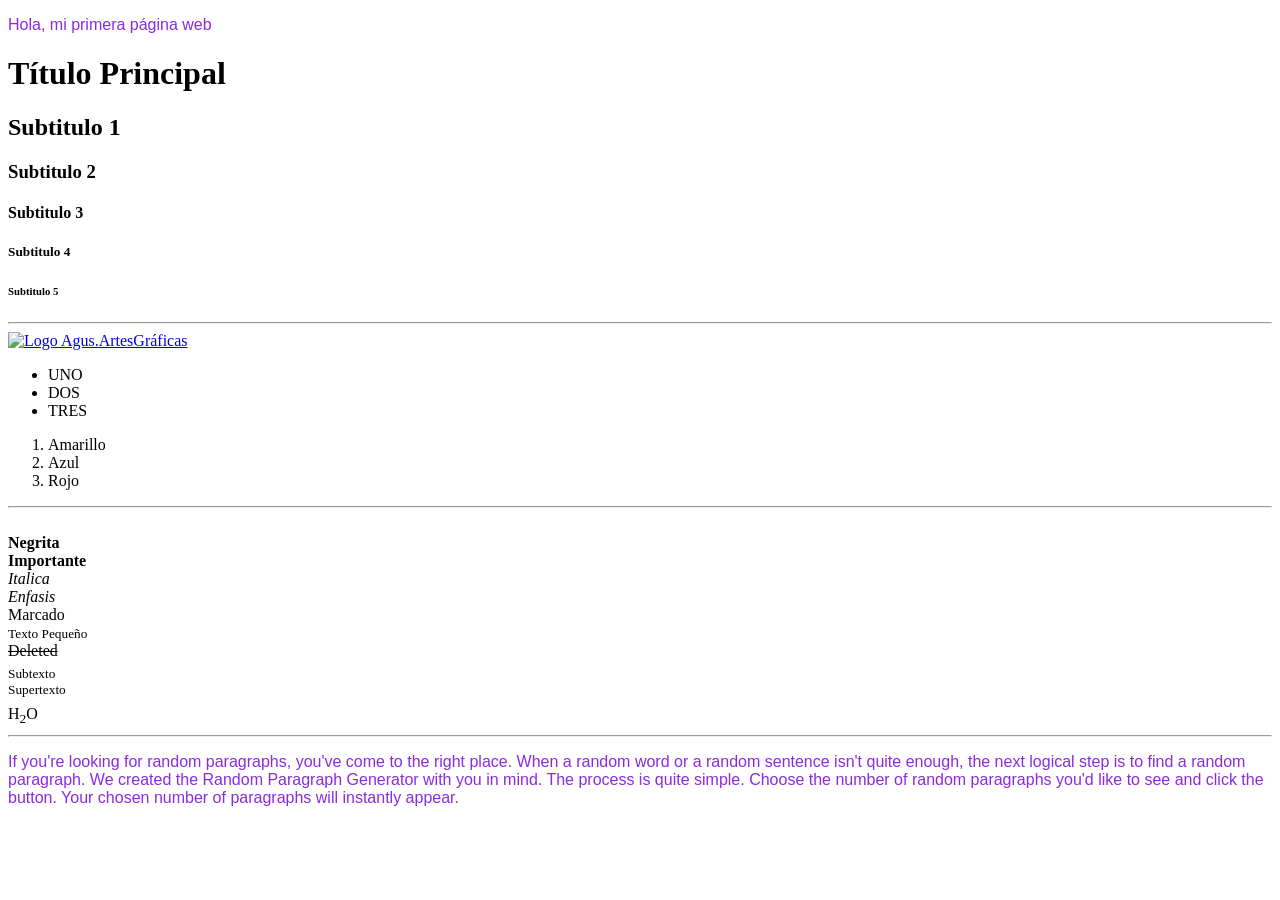
==== index.html @ d48157b7 "Add files via upload" ====
<!DOCTYPE html>
<html>
    <head>
        <title> Agus Rovayo Portafolio </title>
        <style>
            p {color: blueviolet; font-style: normal;font-family: 'Gill Sans', 'Gill Sans MT', Calibri, 'Trebuchet MS', sans-serif}
        </style>
    </head>
    <body>
        <p> Hola, mi primera página web </p>
        <h1> Título Principal</h1>
        <h2> Subtitulo 1</h2>
        <h3> Subtitulo 2</h3>
        <h4> Subtitulo 3</h4>
        <h5> Subtitulo 4</h5>
        <h6> Subtitulo 5</h6>
        <hr>
        <a href="https://www.google.com" target="blank"> 
            <img src="IMG/logoags.png" alt="Logo Agus.ArtesGráficas" width="80">
        </a>
        <ul>
            <li> UNO</li>
            <li> DOS</li>
            <li> TRES</li>
        </ul>
        <ol>
            <li> Amarillo</li>
            <li> Azul</li>
            <li> Rojo</li>
        </ol>
        <hr>
        <br>
        <b>Negrita</b>
        <br>
        <strong>Importante</strong>
        <br>
        <i>Italica</i>
        <br>
        <em>Enfasis</em>
        <br>
        <marked>Marcado</marked>
        <br>
        <small>Texto Pequeño</small>
        <br>
        <del>Deleted</del>
        <br>
        <sub>Subtexto</sub>
        <br>
        <sup>Supertexto</sup>
        <br>
        H<sub>2</sub>O

        <hr>
        <p style="color:blueviolet; font-style: normal; font-family: 'Gill Sans', 'Gill Sans MT', Calibri, 'Trebuchet MS', sans-serif;">If you're looking for random paragraphs, you've come to the right place. When a random word or a random sentence isn't quite enough, the next logical step is to find a random paragraph. We created the Random Paragraph Generator with you in mind. The process is quite simple. Choose the number of random paragraphs you'd like to see and click the button. Your chosen number of paragraphs will instantly appear.</p>
    </body>
</html>
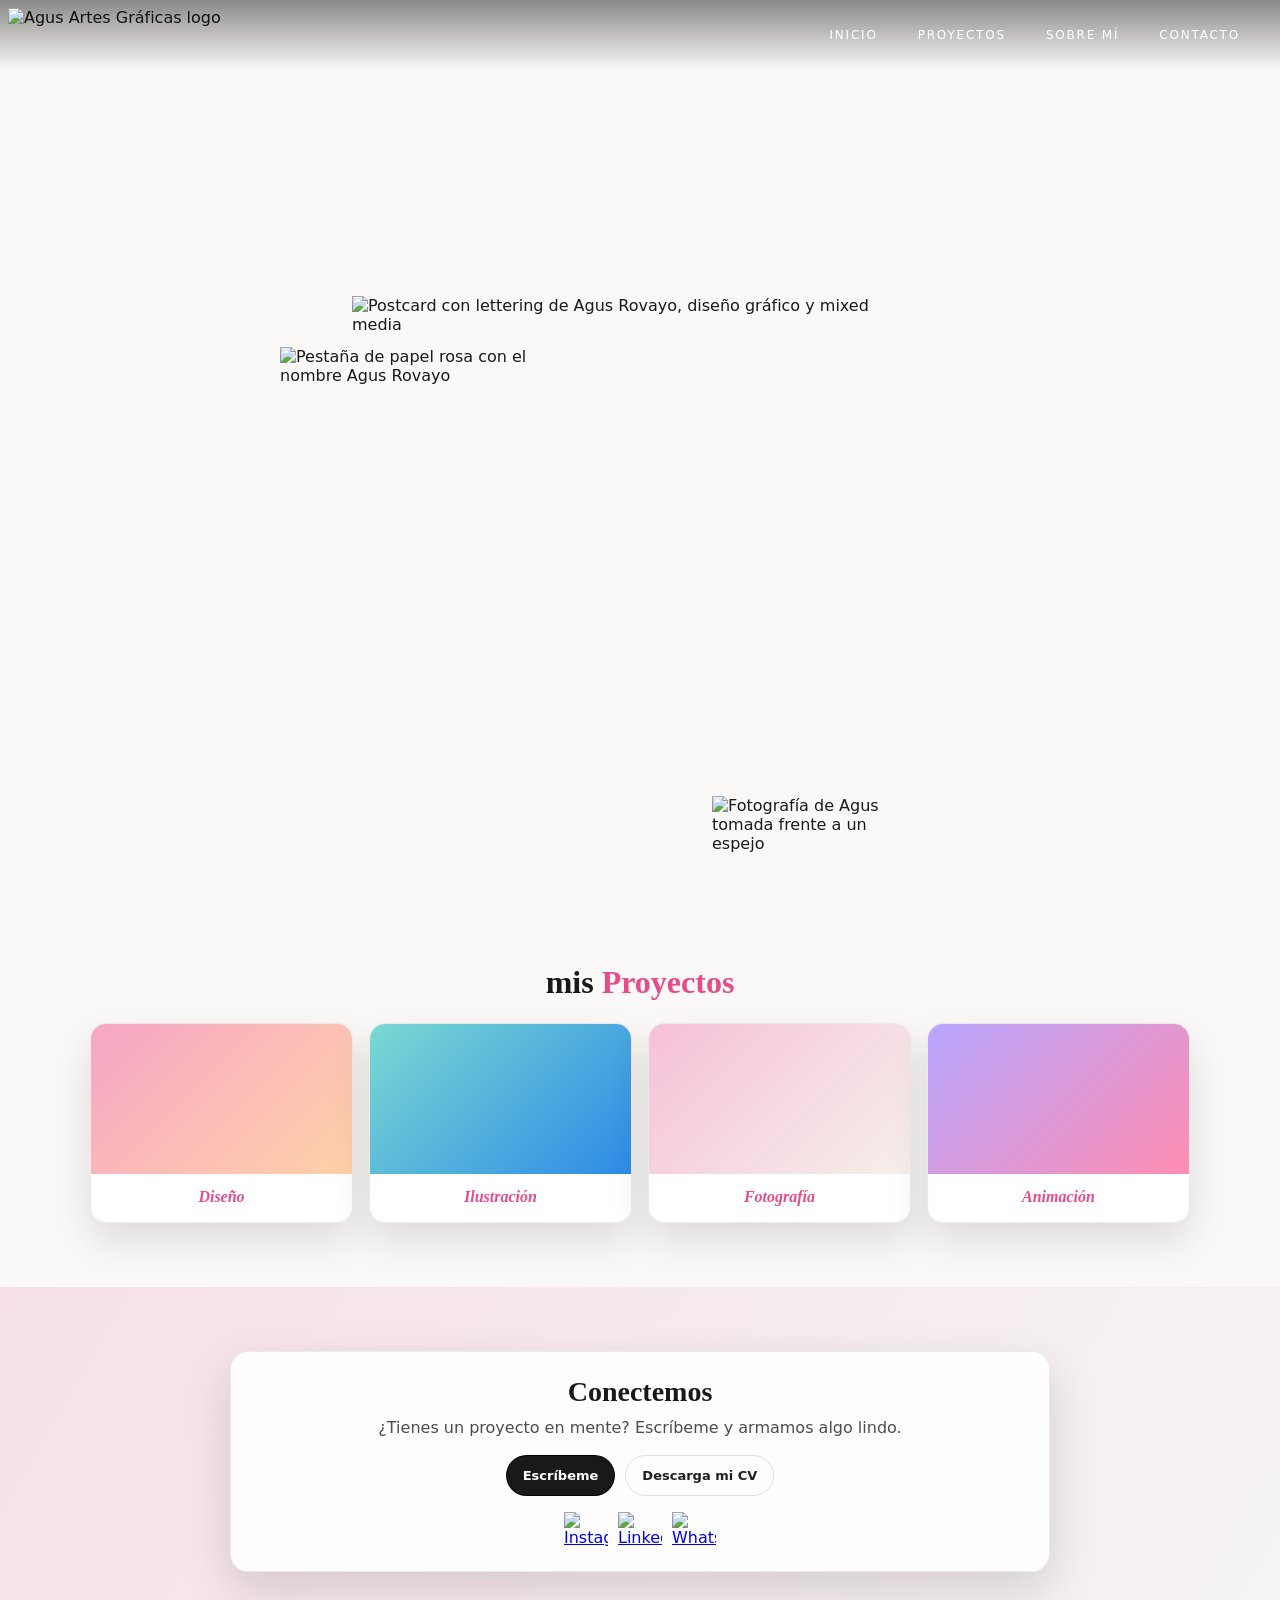
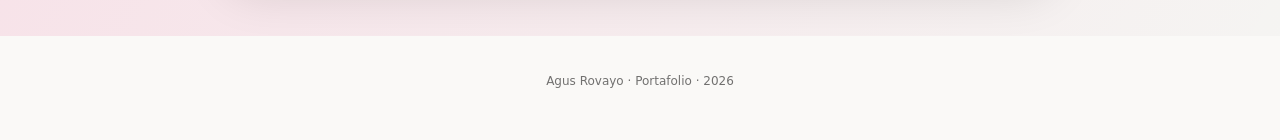
==== commit 67d5c283: "Add files via upload" ====
--- a/index.html
+++ b/index.html
@@ -1,56 +1,117 @@
 <!DOCTYPE html>
-<html>
+<html lang="es">
     <head>
-        <title> Agus Rovayo Portafolio </title>
-        <style>
-            p {color: blueviolet; font-style: normal;font-family: 'Gill Sans', 'Gill Sans MT', Calibri, 'Trebuchet MS', sans-serif}
-        </style>
+        <meta charset="UTF-8">
+        <title>Inicio | Agus Artes Gráficas</title>
+        <link rel="stylesheet" href="styles.css">
     </head>
-    <body>
-        <p> Hola, mi primera página web </p>
-        <h1> Título Principal</h1>
-        <h2> Subtitulo 1</h2>
-        <h3> Subtitulo 2</h3>
-        <h4> Subtitulo 3</h4>
-        <h5> Subtitulo 4</h5>
-        <h6> Subtitulo 5</h6>
-        <hr>
-        <a href="https://www.google.com" target="blank"> 
-            <img src="IMG/logoags.png" alt="Logo Agus.ArtesGráficas" width="80">
-        </a>
-        <ul>
-            <li> UNO</li>
-            <li> DOS</li>
-            <li> TRES</li>
-        </ul>
-        <ol>
-            <li> Amarillo</li>
-            <li> Azul</li>
-            <li> Rojo</li>
-        </ol>
-        <hr>
-        <br>
-        <b>Negrita</b>
-        <br>
-        <strong>Importante</strong>
-        <br>
-        <i>Italica</i>
-        <br>
-        <em>Enfasis</em>
-        <br>
-        <marked>Marcado</marked>
-        <br>
-        <small>Texto Pequeño</small>
-        <br>
-        <del>Deleted</del>
-        <br>
-        <sub>Subtexto</sub>
-        <br>
-        <sup>Supertexto</sup>
-        <br>
-        H<sub>2</sub>O
+    <body class="page-inicio">
+        <header class="top-bar">
+            <div class="logo">
+              <img src="../IMG/logoags.png" alt="Agus Artes Gráficas logo">
+            </div>
+          
+            <nav class="main-nav">
+              <a href="index.html">INICIO</a>
+              <a href="proyectos.html">PROYECTOS</a>
+              <a href="sobremi.html">SOBRE MÍ</a>
+              <a href="contactoportafolio.html">CONTACTO</a>
+            </nav>
+          </header>
 
-        <hr>
-        <p style="color:blueviolet; font-style: normal; font-family: 'Gill Sans', 'Gill Sans MT', Calibri, 'Trebuchet MS', sans-serif;">If you're looking for random paragraphs, you've come to the right place. When a random word or a random sentence isn't quite enough, the next logical step is to find a random paragraph. We created the Random Paragraph Generator with you in mind. The process is quite simple. Choose the number of random paragraphs you'd like to see and click the button. Your chosen number of paragraphs will instantly appear.</p>
+          <main class="inicio" aria-label="Inicio">
+            <section class="hero" aria-label="Portada">
+              <div class="hero-bg" aria-hidden="true"></div>
+
+              <div class="hero-content">
+                <div class="hero-collage" aria-label="Collage de portada">
+                  <img
+                    class="hero-img hero-img--postcard"
+                    src="../IMG/postcard.png"
+                    alt="Postcard con lettering de Agus Rovayo, diseño gráfico y mixed media"
+                  >
+                  <img
+                    class="hero-img hero-img--mirror"
+                    src="../IMG/mirrorpicture.png"
+                    alt="Fotografía de Agus tomada frente a un espejo"
+                  >
+                  <img
+                    class="hero-img hero-img--papertab"
+                    src="../IMG/papertab.png"
+                    alt="Pestaña de papel rosa con el nombre Agus Rovayo"
+                  >
+                </div>
+              </div>
+            </section>
+
+            <section class="section" aria-label="Proyectos destacados">
+              <div class="section-inner">
+                <h2 class="section-title" id="proyectos">mis <span class="section-title__accent">Proyectos</span></h2>
+
+                <div class="project-grid">
+                  <a class="project-card" href="proyectos.html" aria-label="Diseño">
+                    <div class="project-thumb project-thumb--diseno" aria-hidden="true"></div>
+                    <div class="project-label">Diseño</div>
+                  </a>
+
+                  <a class="project-card" href="proyectos.html" aria-label="Ilustración">
+                    <div class="project-thumb project-thumb--ilustracion" aria-hidden="true"></div>
+                    <div class="project-label">Ilustración</div>
+                  </a>
+
+                  <a class="project-card" href="proyectos.html" aria-label="Fotografía">
+                    <div class="project-thumb project-thumb--foto" aria-hidden="true"></div>
+                    <div class="project-label">Fotografía</div>
+                  </a>
+
+                  <a class="project-card" href="proyectos.html" aria-label="Animación">
+                    <div class="project-thumb project-thumb--animacion" aria-hidden="true"></div>
+                    <div class="project-label">Animación</div>
+                  </a>
+                </div>
+              </div>
+            </section>
+
+            <section class="section section--connect" aria-label="Conectemos">
+              <div class="section-inner connect">
+                <div class="connect-card">
+                  <h2 class="connect-title">Conectemos</h2>
+                  <p class="connect-text">
+                    ¿Tienes un proyecto en mente? Escríbeme y armamos algo lindo.
+                  </p>
+
+                  <div class="connect-actions">
+                    <a class="btn btn--primary" href="contactoportafolio.html">Escríbeme</a>
+                    <a class="btn btn--ghost" href="#" aria-disabled="true">Descarga mi CV</a>
+                  </div>
+
+                  <div class="connect-socials" aria-label="Redes sociales">
+                    <a class="connect-socials__icon"
+                       href="https://www.instagram.com/agus.artesgraficas"
+                       target="_blank" rel="noopener noreferrer"
+                       aria-label="Instagram">
+                        <img src="../IMG/instagram.png" alt="Instagram">
+                    </a>
+                    <a class="connect-socials__icon"
+                       href="https://www.linkedin.com/in/agustina-rovayo/"
+                       target="_blank" rel="noopener noreferrer"
+                       aria-label="LinkedIn">
+                        <img src="../IMG/linkedin.png" alt="LinkedIn">
+                    </a>
+                    <a class="connect-socials__icon"
+                       href="https://wa.me/593989953180"
+                       target="_blank" rel="noopener noreferrer"
+                       aria-label="Whatsapp">
+                        <img src="../IMG/whatsapp.png" alt="Whatsapp">
+                    </a>
+                  </div>
+                </div>
+              </div>
+            </section>
+          </main>
+
+          <footer class="site-footer" aria-label="Pie de página">
+            <p>Agus Rovayo · Portafolio · 2026</p>
+          </footer>
     </body>
 </html>
--- a/styles.css
+++ b/styles.css
@@ -0,0 +1,1043 @@
+* {
+    box-sizing: border-box;
+}
+
+html,
+body {
+    height: 100%;
+}
+
+body {
+    margin: 0;
+    padding: 0;
+    min-height: 100vh;
+    font-family: Inter, system-ui, -apple-system, Segoe UI, Roboto, Arial, sans-serif;
+
+    padding-top: 70px; /* space for fixed top bar */
+}
+
+/* Contact page background only */
+body.page-contacto {
+    background-image: url('../IMG/fondocontacto.jpg');
+    background-size: cover;
+    background-attachment: fixed;
+    background-position: center;
+    background-repeat: no-repeat;
+}
+
+/* Index page look */
+body.page-inicio {
+    background: #faf9f7;
+    color: rgba(0, 0, 0, 0.9);
+    padding-top: 0; /* allow hero image to sit behind navbar */
+}
+
+/* Sobre mí page background */
+body.page-sobremi {
+    background: #faf9f7;
+    color: rgba(0, 0, 0, 0.9);
+    padding-top: 0;           /* let content sit under fixed header, we handle spacing in the section */
+}
+
+body.page-sobremi .logo img {
+    filter: brightness(0) saturate(100%) invert(48%) sepia(79%) saturate(1800%) hue-rotate(305deg) brightness(100%) contrast(95%);
+}
+
+/* Proyectos page - beige background, pink nav/logo */
+body.page-proyectos {
+    background: #f9f7f4;
+    color: rgba(0, 0, 0, 0.9);
+    padding-top: 0;
+}
+
+body.page-proyectos .top-bar {
+    background: linear-gradient(to bottom, rgba(0, 0, 0, 0.25), rgba(0, 0, 0, 0));
+}
+
+body.page-proyectos .main-nav a {
+    color: #FD408D;
+}
+
+body.page-proyectos .logo img {
+    filter: brightness(0) saturate(100%) invert(48%) sepia(79%) saturate(1800%) hue-rotate(305deg) brightness(100%) contrast(95%);
+}
+
+/* Projects section layout */
+.proyectos-main {
+    position: relative;
+    z-index: 1;
+    min-height: calc(100vh - 70px);
+    padding: 110px 24px 64px;
+}
+
+.proyectos-inner {
+    width: min(1120px, 94vw);
+    margin: 0 auto;
+}
+
+/* Decorative green stars */
+.proyectos-stars {
+    position: fixed;
+    inset: 0;
+    pointer-events: none;
+    z-index: 0;
+    overflow: hidden;
+}
+
+.proyectos-star {
+    position: absolute;
+    opacity: 0.85;
+    max-width: 380px;
+}
+
+.proyectos-star--tl {
+    top: -15%;
+    left: -12%;
+    transform: rotate(-15deg);
+}
+
+.proyectos-star--mr {
+    top: 35%;
+    right: -8%;
+    transform: rotate(25deg);
+}
+
+.proyectos-star--bl {
+    bottom: -12%;
+    left: -10%;
+    transform: rotate(-8deg);
+}
+
+/* Project block - modular, easy to duplicate */
+.proyecto {
+    margin-bottom: 80px;
+}
+
+.proyecto:last-child {
+    margin-bottom: 0;
+}
+
+.proyecto-titulo {
+    display: block;
+    max-width: 420px;
+    height: auto;
+    margin-bottom: 24px;
+}
+
+.proyecto-contenido {
+    display: flex;
+    flex-wrap: wrap;
+    gap: 32px;
+    align-items: flex-start;
+}
+
+.proyecto-contenido--centered {
+    flex-direction: column;
+    align-items: center;
+}
+
+.proyecto-descripcion {
+    flex: 1;
+    min-width: 260px;
+    max-width: 480px;
+    margin: 0;
+    font-size: 15px;
+    line-height: 1.6;
+    color: rgba(0, 0, 0, 0.78);
+}
+
+.proyecto-descripcion--small {
+    text-align: center;
+    max-width: 520px;
+    font-size: 14px;
+    color: rgba(0, 0, 0, 0.65);
+}
+
+.proyecto-imagenes {
+    display: flex;
+    flex-wrap: wrap;
+    gap: 20px;
+    align-items: flex-start;
+}
+
+.proyecto-imagenes img {
+    max-width: 100%;
+    height: auto;
+}
+
+.proyecto-imagenes .proyecto-img-destacada {
+    max-width: 400px;
+}
+
+.proyecto-imagenes-cluster {
+    display: flex;
+    flex-wrap: wrap;
+    gap: 12px;
+}
+
+.proyecto-imagenes-cluster img {
+    width: 120px;
+    height: 120px;
+    object-fit: cover;
+}
+
+.proyecto-graficas {
+    display: grid;
+    grid-template-columns: repeat(3, minmax(0, 1fr));
+    gap: 20px;
+    max-width: 900px;
+    margin-bottom: 20px;
+}
+
+.proyecto-graficas img {
+    width: 100%;
+    height: auto;
+}
+
+/* Alternate layout: image first, then text */
+.proyecto--reverse .proyecto-contenido {
+    flex-direction: row-reverse;
+}
+
+.proyecto--reverse .proyecto-descripcion {
+    text-align: right;
+}
+
+@media (max-width: 900px) {
+    .proyectos-star {
+        max-width: 240px;
+        opacity: 0.6;
+    }
+
+    .proyecto-contenido,
+    .proyecto--reverse .proyecto-contenido {
+        flex-direction: column;
+    }
+
+    .proyecto-descripcion,
+    .proyecto--reverse .proyecto-descripcion {
+        text-align: left;
+        max-width: 100%;
+    }
+
+    .proyecto-graficas {
+        grid-template-columns: repeat(2, minmax(0, 1fr));
+    }
+}
+
+@media (max-width: 520px) {
+    .proyecto-imagenes-cluster img {
+        width: 90px;
+        height: 90px;
+    }
+
+    .proyecto-graficas {
+        grid-template-columns: 1fr;
+    }
+}
+
+.inicio {
+    padding: 0;
+}
+
+.hero {
+    position: relative;
+    min-height: 100vh;
+    display: grid;
+    align-items: end;
+    overflow: hidden;
+}
+
+.hero-bg {
+    position: absolute;
+    inset: 0;
+    background-size: cover;
+    min-height: 100vh;
+    width: 100%;
+    background: url('../IMG/indexbackground.png') center top / cover no-repeat;
+}
+
+.hero-content {
+    position: relative;
+    width: min(1100px, 94vw);
+    margin: 0 auto;
+    padding: 48px 0 72px;
+    display: flex;
+    justify-content: center;
+    align-items: flex-end;
+}
+
+/* ------------------------- */
+/* Sobre mí / About section  */
+/* ------------------------- */
+
+.about {
+    min-height: calc(100vh - 70px); /* at least viewport height minus navbar */
+}
+
+.about-hero {
+    position: relative;        /* create stacking context above decorative star */
+    z-index: 1;
+    padding: 110px 24px 40px;  /* space for fixed header + visual breathing room */
+    display: flex;
+    align-items: center;
+    justify-content: center;
+}
+
+.about-inner {
+    width: min(1120px, 94vw);
+    margin: 0 auto;
+    display: grid;
+    grid-template-columns: minmax(0, 58%) minmax(0, 42%);
+    gap: 40px;
+    align-items: center;
+}
+
+.about-collage {
+    position: relative;
+    width: clamp(320px, 55vw, 640px); /* smoother scaling between desktop and tablet */
+    aspect-ratio: 16 / 10;
+    max-height: 520px;
+    z-index: 1;               /* collage sits below text but above background */
+    /*bottom: -8%;*/
+    /*left: -27%;*/
+}
+
+.about-img {
+    position: absolute;
+    display: block;
+    max-width: 100%;
+}
+
+.about-img--crayons {
+    width: 36%;
+    top: -14%;
+    left: -4%;
+}
+
+.about-img--star {
+    width: 500%;
+    top: -40%;
+    right: 0;    
+}
+
+.about-img--headphones {
+    width: 40%;
+    top: -8%;
+    right: 6%;
+    z-index: 1;
+}
+
+.about-img--laptop {
+    width: 78%;
+    left: 0;
+    bottom: -18%;                /* gentle overlap instead of large negative */
+    z-index: 1;
+}
+
+.about-img--sticker {
+    width: 25%;
+    bottom: -5%;              /* slightly overlaps laptop, not the text */
+    right: 12%;
+    z-index: 3;
+}
+
+.about-text {
+    position: relative;
+    max-width: 430px;
+    z-index: 2;               /* always render text above collage pieces */
+}
+
+/* Smooth transitions for responsive changes */
+.about-collage,
+.about-img,
+.about-text {
+    transition: all 0.3s ease-in-out;
+}
+
+.about-heading {
+    position: relative;
+    display: inline-block;
+    margin-top: 40px;
+    margin-bottom: 24px;
+}
+
+.about-heading-tape {
+    display: block;
+    width: min(280px, 70vw);
+}
+
+.about-title {
+    position: absolute;
+    inset: 0;
+    display: flex;
+    align-items: center;
+    justify-content: center;
+    text-align: center;
+    margin: 0;
+    padding: 0 12px;
+    font-size: clamp(22px, 3.2vw, 34px);
+    font-weight: 800;
+    font-family: helvetica neue;
+    color: #FD408D;                           
+}
+
+.about-copy {
+    font-size: 16px;
+    line-height: 1.6;
+    font-weight: 500;
+    color: #FD408D;                           
+}
+
+.about-copy p {
+    margin: 0 0 40px;
+}
+
+.about-copy p:last-child {
+    margin-bottom: 0;
+}
+
+/* Responsive layout para Sobre mí */
+@media (max-width: 900px) {
+    .about-inner {
+        grid-template-columns: minmax(0, 1fr);
+        gap: 32px;
+    }
+
+    .about-text {
+        max-width: 520px;
+        margin: 0 auto;
+        text-align: center;
+    }
+
+    .about-copy {
+        text-align: left;
+    }
+
+    .about-collage {
+        margin: 40px auto 0;     /* add breathing room below navbar and keep centered */
+    }
+
+    .about-img--laptop {
+        bottom: -1%;
+    }
+
+    .about-img--sticker {
+        bottom: -3%;
+    }
+
+}
+
+@media (max-width: 520px) {
+    .about-collage {
+        width: 80%;
+        aspect-ratio: 4 / 3;
+        margin: 40px auto 0;   /* keep collage centered and away from top-left edge */
+        top: 0;           /* prevent jump to upper-left */
+        left: 0;
+    }
+
+    .about-img--crayons {
+    
+        top: -10%;
+        left: 2%;
+    }
+
+    .about-img--headphones {
+       
+        top: 32%;
+        right: 10%;
+    }
+
+    .about-img--laptop {
+     
+        left: 4%;
+    }
+
+    .about-img--sticker {
+
+        right: 15%;
+        top: 60%;
+    }
+
+}
+
+.hero-collage {
+    position: relative;
+    width: min(900px, 94vw); /* scales down on smaller screens, keeps desktop layout up to 900px */
+    max-height: 560px;
+    aspect-ratio: 16 / 9;
+}
+
+.hero-img {
+    position: absolute;
+    display: block;
+}
+
+.hero-img--postcard {
+    width: 58%;
+    left: 18%;
+    top: -5%;
+}
+
+.hero-img--mirror {
+    width: 22%;
+    right: 20%;
+    bottom: -5%;
+}
+
+.hero-img--papertab {
+    width: 30%;
+    left: 10%;
+    top: 5%;
+}
+
+/* Navbar over hero on index: let sky show through */
+body.page-inicio .top-bar {
+    background: linear-gradient(
+        to bottom,
+        rgba(0, 0, 0, 0.45),
+        rgba(0, 0, 0, 0)
+    );
+}
+
+/* Responsive tweaks so collage stays centred on smaller screens */
+@media (max-width: 900px) {
+    .hero-content {
+        width: 110%;
+        min-height: 100vh; /* Ensures there is vertical space to center within */
+        margin: 0 auto;
+        display: flex; /* Ensure flex is active */
+        flex-direction: column; /* Stacks items if you have multiple */
+        justify-content: center; /* Centers vertically */
+        align-items: center; /* Centers horizontally */
+        padding: 48px 16px 40px;
+    }
+}
+
+.hero-card {
+    width: min(560px, 92vw);
+    border-radius: 18px;
+    background: rgba(255, 255, 255, 0.88);
+    backdrop-filter: blur(8px);
+    border: 1px solid rgba(0, 0, 0, 0.08);
+    box-shadow: 0 24px 70px rgba(0, 0, 0, 0.25);
+    padding: 22px 22px 20px;
+}
+
+.hero-kicker {
+    margin: 0 0 6px;
+    font-size: 12px;
+    letter-spacing: 0.15em;
+    text-transform: uppercase;
+    color: rgba(0, 0, 0, 0.55);
+}
+
+.hero-title {
+    margin: 0 0 8px;
+    font-size: clamp(28px, 4.6vw, 44px);
+    font-weight: 800;
+    font-family: helvetica neue;
+}
+
+.hero-subtitle {
+    margin: 0 0 18px;
+    color: rgba(0, 0, 0, 0.72);
+    font-size: 14px;
+}
+
+.hero-actions {
+    display: flex;
+    gap: 10px;
+    flex-wrap: wrap;
+}
+
+.btn {
+    display: inline-flex;
+    align-items: center;
+    justify-content: center;
+    border-radius: 999px;
+    padding: 12px 16px;
+    text-decoration: none;
+    font-weight: 700;
+    font-size: 13px;
+    border: 1px solid rgba(0, 0, 0, 0.12);
+    cursor: pointer;
+    user-select: none;
+}
+
+.btn--primary {
+    background: rgba(0, 0, 0, 0.9);
+    color: #ffffff;
+    border-color: rgba(0, 0, 0, 0.9);
+}
+
+.btn--primary:hover {
+    background: rgba(0, 0, 0, 0.96);
+}
+
+.btn--ghost {
+    background: transparent;
+    color: rgba(0, 0, 0, 0.88);
+}
+
+.btn--ghost:hover {
+    background: rgba(0, 0, 0, 0.05);
+}
+
+.section {
+    padding: 64px 24px;
+}
+
+.section-inner {
+    width: min(1100px, 94vw);
+    margin: 0 auto;
+}
+
+.section-title {
+    margin: 0 0 22px;
+    font-size: clamp(22px, 3.2vw, 32px);
+    font-weight: 800;
+    font-family: helvetica neue;
+    text-align: center;
+}
+
+.section-title__accent {
+    color: #e64c8a;
+}
+
+.project-grid {
+    display: grid;
+    grid-template-columns: repeat(4, minmax(0, 1fr));
+    gap: 16px;
+}
+
+.project-card {
+    text-decoration: none;
+    color: inherit;
+    border-radius: 16px;
+    background: rgba(255, 255, 255, 0.9);
+    border: 1px solid rgba(0, 0, 0, 0.08);
+    box-shadow: 0 18px 40px rgba(0, 0, 0, 0.12);
+    overflow: hidden;
+    transform: translateY(0);
+    transition: transform 160ms ease, box-shadow 160ms ease;
+}
+
+.project-card:hover {
+    transform: translateY(-3px);
+    box-shadow: 0 22px 55px rgba(0, 0, 0, 0.16);
+}
+
+.project-thumb {
+    height: 150px;
+    background: linear-gradient(135deg, rgba(0, 0, 0, 0.12), rgba(0, 0, 0, 0.02));
+}
+
+.project-thumb--diseno {
+    background: linear-gradient(135deg, #f6a6c6, #ffd1a8);
+}
+
+.project-thumb--ilustracion {
+    background: linear-gradient(135deg, #7bd9d2, #2e8ae6);
+}
+
+.project-thumb--foto {
+    background: linear-gradient(135deg, #f7c0d8, #f5f0ea);
+}
+
+.project-thumb--animacion {
+    background: linear-gradient(135deg, #b7a6ff, #ff8db2);
+}
+
+.project-label {
+    padding: 14px 16px 16px;
+    font-weight: 800;
+    font-family: helvetica neue;
+    color: #e64c8a;
+    font-style: italic;
+    text-align: center;
+}
+
+.section--connect {
+    background: linear-gradient(120deg, rgba(230, 76, 138, 0.14), rgba(0, 0, 0, 0.02));
+}
+
+.connect {
+    display: flex;
+    justify-content: center;
+}
+
+.connect-card {
+    width: min(820px, 94vw);
+    border-radius: 18px;
+    background: rgba(255, 255, 255, 0.9);
+    border: 1px solid rgba(0, 0, 0, 0.08);
+    box-shadow: 0 18px 50px rgba(0, 0, 0, 0.14);
+    padding: 24px;
+    text-align: center;
+}
+
+.connect-title {
+    margin: 0 0 10px;
+    font-size: 28px;
+    font-weight: 900;
+    font-family: helvetica neue;
+}
+
+.connect-text {
+    margin: 0 0 18px;
+    color: rgba(0, 0, 0, 0.7);
+}
+
+.connect-actions {
+    display: flex;
+    justify-content: center;
+    gap: 10px;
+    flex-wrap: wrap;
+    margin-bottom: 16px;
+}
+
+.connect-socials {
+    display: flex;
+    justify-content: center;
+    gap: 10px;
+}
+
+.connect-socials__icon {
+    display: inline-flex;
+    width: 44px;
+}
+
+.connect-socials__icon img {
+    width: 100%;
+    display: block;
+}
+
+.site-footer {
+    padding: 26px 24px 40px;
+    text-align: center;
+    color: rgba(0, 0, 0, 0.55);
+    font-size: 12px;
+}
+
+@media (max-width: 900px) {
+    .project-grid {
+        grid-template-columns: repeat(2, minmax(0, 1fr));
+    }
+}
+
+@media (max-width: 520px) {
+    .hero-content {
+        justify-content: center;
+        padding: 34px 0 52px;
+    }
+}
+
+/* Top navigation bar */
+.top-bar {
+    position: fixed;
+    top: 0;
+    left: 0;
+    right: 0;
+    height: 70px;
+    padding: 16px 40px 16px 0; /* keep menu position; logo controlled separately */
+    display: flex;
+    align-items: center;
+    justify-content: space-between;
+    background: linear-gradient(to bottom, rgba(0, 0, 0, 0.55), rgba(0, 0, 0, 0));
+    z-index: 1000;
+}
+
+.logo {
+    margin: 0;
+    padding-left: 8px; /* move logo closer/farther from left edge */
+    padding-right: 20px;
+    padding-top: 15px;
+}
+
+.logo img {
+    height: 70px;
+    display: block;
+}
+
+/* Menu */
+.main-nav {
+    display: flex;
+    gap: 40px;
+}
+
+.main-nav a {
+    color: #ffffff;
+    text-decoration: none;
+    font-size: 12px;
+    letter-spacing: 0.15em;
+    text-transform: uppercase;
+}
+
+.main-nav a:hover {
+    text-decoration: underline;
+}
+
+/* Contact layout (title + two overlapping windows) */
+.contacto {
+    min-height: calc(100vh - 70px);
+    padding: 40px 24px 64px;
+    display: flex;
+    align-items: center;
+    justify-content: center;
+}
+
+.contact-stage {
+    width: min(1100px, 94vw);
+    position: relative;
+    padding-top: 56px; /* space for title overlay */
+    transform: translateY(-220px); /* lift whole group to be more centered */
+}
+
+.contact-title {
+    position: absolute;
+    top: 0;
+    right: 0;
+    margin: 0;
+    color: #ffffff;
+    /* Never smaller than 32px, scales with width, max 54px */
+    font-size: clamp(32px, 4.6vw, 54px);
+    font-family: helvetica neue;
+    font-weight: 800;
+    text-shadow: 0 8px 24px rgba(0, 0, 0, 0.55);
+    padding-bottom: 20px;
+    max-width: 50%;
+    text-align: right;
+    z-index: 5; /* ensure it stays above the windows */
+}
+
+/* Success modal overlay */
+.custom-modal {
+    display: none; /* hidden by default, shown via JS */
+    position: fixed;
+    inset: 0; /* top: 0; right: 0; bottom: 0; left: 0; */
+    justify-content: center;
+    align-items: center;
+    background: rgba(0, 0, 0, 0.4);
+    z-index: 1500;
+}
+
+/* Modal window inside the overlay */
+.window--modal {
+    position: relative;
+    width: min(520px, 90vw);
+    height: auto;
+}
+
+.window--modal .window-body {
+    padding: 24px 24px 20px;
+    display: flex;
+    flex-direction: column;
+    gap: 16px;
+    justify-content: center;
+}
+
+.window--modal p {
+    margin: 0;
+    font-size: 14px;
+    color: rgba(0, 0, 0, 0.85);
+}
+
+.window--modal button {
+    align-self: flex-end;
+    border: none;
+    border-radius: 20px;
+    padding: 10px 18px;
+    background: rgba(0, 0, 0, 0.86);
+    color: #ffffff;
+    font-weight: 600;
+    cursor: pointer;
+}
+
+.window--modal button:hover {
+    background: rgba(0, 0, 0, 0.94);
+}
+
+.window {
+    position: absolute;
+    border-radius: 18px;
+    background: rgba(255, 255, 255, 0.96);
+    box-shadow: 0 24px 70px rgba(0, 0, 0, 0.35);
+    overflow: hidden;
+    border: 1px solid rgba(0, 0, 0, 0.1);
+}
+
+/* macOS-style top bar + dots */
+.window::before {
+    content: "";
+    display: block;
+    height: 44px;
+    background: rgba(245, 245, 245, 0.9);
+    border-bottom: 1px solid rgba(0, 0, 0, 0.08);
+}
+
+.window::after {
+    content: "";
+    position: absolute;
+    top: 14px;
+    left: 16px;
+    width: 60px;
+    height: 35px;
+    background:
+        radial-gradient(circle at 8px 7px, #ff5f57 6px, transparent 7px),
+        radial-gradient(circle at 29px 7px, #febc2e 6px, transparent 7px),
+        radial-gradient(circle at 50px 7px, #28c840 6px, transparent 7px);
+}
+
+.window-body {
+    height: calc(100% - 44px);
+}
+
+.window--photo {
+    left: 0;
+    top: 0;
+    width: min(520px, 48vw);
+    height: 470px;
+}
+
+.window--photo img {
+    width: 100%;
+    height: 100%;
+    object-fit: cover;
+    display: block;
+}
+
+.window--mail {
+    right: 0;
+    top: 90px;
+    width: min(680px, 60vw);
+    height: 430px;
+}
+
+.window--mail .window-body {
+    padding: 22px 26px 26px;
+    position: relative; /* so socials can attach to bottom-left */
+}
+
+.mail-form {
+    display: grid;
+    gap: 14px;
+}
+
+.mail-row {
+    display: grid;
+    grid-template-columns: 92px 1fr;
+    align-items: center;
+    gap: 12px;
+    padding-bottom: 10px;
+    border-bottom: 1px solid rgba(0, 0, 0, 0.08);
+}
+
+.mail-row label {
+    font-size: 12px;
+    color: rgba(0, 0, 0, 0.55);
+}
+
+.mail-row input,
+.mail-row textarea {
+    width: 100%;
+    border: none;
+    outline: none;
+    background: transparent;
+    font-size: 14px;
+    color: rgba(0, 0, 0, 0.85);
+    font-family: inherit;
+}
+
+.mail-row textarea {
+    resize: none;
+    min-height: 140px;
+}
+
+/* Make the big message box start at the very top-left of its area */
+.mail-row--message {
+    align-items: flex-start;
+}
+
+.mail-actions {
+    display: flex;
+    justify-content: flex-end;
+    margin-top: 10px;
+}
+
+.mail-socials {
+    position: absolute;
+    left: 26px;
+    bottom: 22px;
+    display: flex;
+    gap: 5px;
+}
+
+.mail-socials__icon {
+    display: inline-flex;
+    width: 50px;
+    padding-top: 20;
+}
+
+.mail-socials__icon img {
+    width: 100%;
+    object-fit:fill;
+    display: block;
+}
+
+.mail-actions button {
+    border: none;
+    border-radius: 20px;
+    padding: 12px 18px;
+    background: rgba(0, 0, 0, 0.86);
+    color: #ffffff;
+    font-weight: 700;
+    cursor: pointer;
+}
+
+.mail-actions button:hover {
+    background: rgba(0, 0, 0, 0.94);
+}
+
+/* Responsive: stack instead of overlap */
+@media (max-width: 750px) {
+    .contact-stage {
+        padding-top: 0;
+        transform: none;      /* stop shifting everything up on small screens */
+        margin-top: 24px;     /* small gap below the navbar */
+    }
+
+    .contact-title {
+        position: static;
+        margin: 0 auto 20px;   /* center the block itself */
+        text-align: center;    /* center the text */
+        max-width: 100%;       /* use full width so it's truly centered */
+        font-size: clamp(32px, 4.6vw, 54px);
+    }
+
+    /* Stack windows but keep them as positioned containers
+       so the colored dots stay pinned to the top bar */
+    .window {
+        position: relative;
+        width: 100% !important;
+        height: auto !important;
+        margin-bottom: 16px;
+    }
+
+    .window--photo,
+    .window--mail {
+        top: auto;
+        left: auto;
+        right: auto;
+    }
+
+    .window-body {
+        height: auto;
+    }
+
+    .window--photo img {
+        height: 260px;
+    }
+
+}
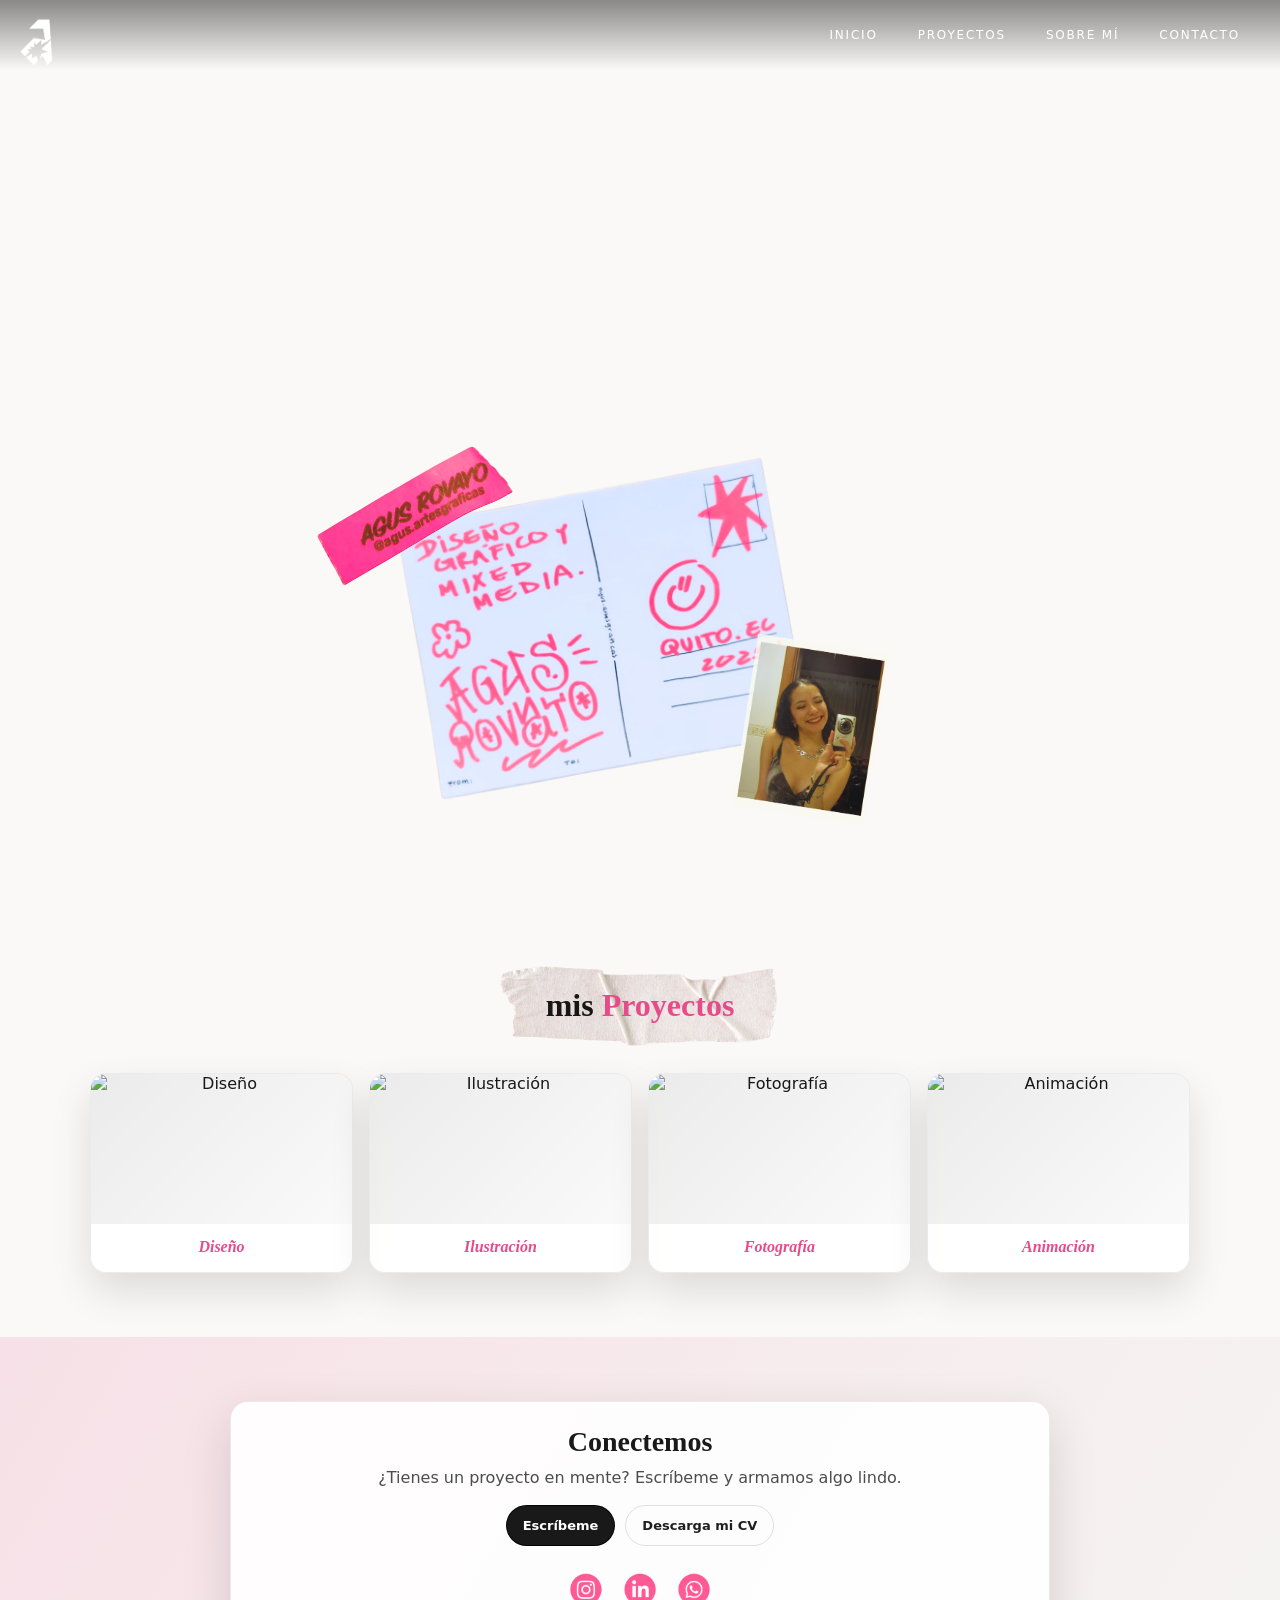
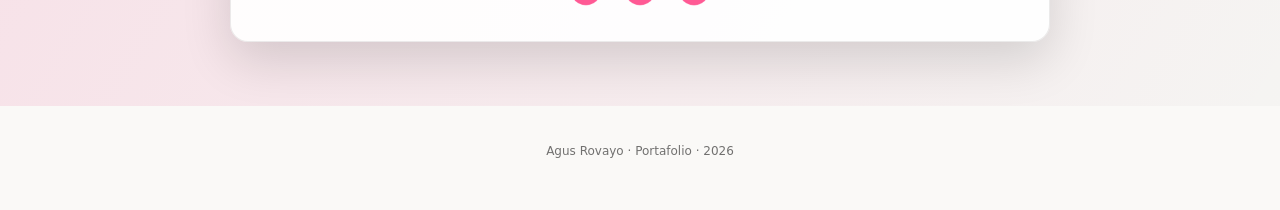
==== commit 28cf1e95: "Add files via upload" ====
--- a/index.html
+++ b/index.html
@@ -8,7 +8,7 @@
     <body class="page-inicio">
         <header class="top-bar">
             <div class="logo">
-              <img src="../IMG/logoags.png" alt="Agus Artes Gráficas logo">
+              <img src="logoags.png" alt="Agus Artes Gráficas logo">
             </div>
           
             <nav class="main-nav">
@@ -27,17 +27,17 @@
                 <div class="hero-collage" aria-label="Collage de portada">
                   <img
                     class="hero-img hero-img--postcard"
-                    src="../IMG/postcard.png"
+                    src="postcard.png"
                     alt="Postcard con lettering de Agus Rovayo, diseño gráfico y mixed media"
                   >
                   <img
                     class="hero-img hero-img--mirror"
-                    src="../IMG/mirrorpicture.png"
+                    src="mirrorpicture.png"
                     alt="Fotografía de Agus tomada frente a un espejo"
                   >
                   <img
                     class="hero-img hero-img--papertab"
-                    src="../IMG/papertab.png"
+                    src="papertab.png"
                     alt="Pestaña de papel rosa con el nombre Agus Rovayo"
                   >
                 </div>
@@ -46,26 +46,42 @@
 
             <section class="section" aria-label="Proyectos destacados">
               <div class="section-inner">
-                <h2 class="section-title" id="proyectos">mis <span class="section-title__accent">Proyectos</span></h2>
+                <div class="section-heading">
+                  <img
+                    class="section-heading-tape"
+                    src="scotch.png"
+                    alt=""
+                    aria-hidden="true"
+                  >
+                  <h2 class="section-title" id="proyectos">mis&nbsp;<span class="section-title__accent">Proyectos</span></h2>
+                </div>
 
                 <div class="project-grid">
                   <a class="project-card" href="proyectos.html" aria-label="Diseño">
-                    <div class="project-thumb project-thumb--diseno" aria-hidden="true"></div>
+                    <div class="project-thumb">
+                      <img src="diseño.jpg" alt="Diseño">
+                    </div>
                     <div class="project-label">Diseño</div>
                   </a>
 
                   <a class="project-card" href="proyectos.html" aria-label="Ilustración">
-                    <div class="project-thumb project-thumb--ilustracion" aria-hidden="true"></div>
+                    <div class="project-thumb">
+                      <img src="ilustracion.jpg" alt="Ilustración">
+                    </div>
                     <div class="project-label">Ilustración</div>
                   </a>
 
                   <a class="project-card" href="proyectos.html" aria-label="Fotografía">
-                    <div class="project-thumb project-thumb--foto" aria-hidden="true"></div>
+                    <div class="project-thumb">
+                      <img src="fotografia.JPG" alt="Fotografía">
+                    </div>
                     <div class="project-label">Fotografía</div>
                   </a>
 
                   <a class="project-card" href="proyectos.html" aria-label="Animación">
-                    <div class="project-thumb project-thumb--animacion" aria-hidden="true"></div>
+                    <div class="project-thumb">
+                      <img src="animacion.png" alt="Animación">
+                    </div>
                     <div class="project-label">Animación</div>
                   </a>
                 </div>
@@ -82,7 +98,7 @@
 
                   <div class="connect-actions">
                     <a class="btn btn--primary" href="contactoportafolio.html">Escríbeme</a>
-                    <a class="btn btn--ghost" href="#" aria-disabled="true">Descarga mi CV</a>
+                    <a class="btn btn--ghost" href="CVAgustinaRovayo(PRINCIPAL).pdf" target="_blank" rel="noopener noreferrer">Descarga mi CV</a>
                   </div>
 
                   <div class="connect-socials" aria-label="Redes sociales">
@@ -90,19 +106,19 @@
                        href="https://www.instagram.com/agus.artesgraficas"
                        target="_blank" rel="noopener noreferrer"
                        aria-label="Instagram">
-                        <img src="../IMG/instagram.png" alt="Instagram">
+                        <img src="instagram.png" alt="Instagram">
                     </a>
                     <a class="connect-socials__icon"
                        href="https://www.linkedin.com/in/agustina-rovayo/"
                        target="_blank" rel="noopener noreferrer"
                        aria-label="LinkedIn">
-                        <img src="../IMG/linkedin.png" alt="LinkedIn">
+                        <img src="linkedin.png" alt="LinkedIn">
                     </a>
                     <a class="connect-socials__icon"
                        href="https://wa.me/593989953180"
                        target="_blank" rel="noopener noreferrer"
                        aria-label="Whatsapp">
-                        <img src="../IMG/whatsapp.png" alt="Whatsapp">
+                        <img src="whatsapp.png" alt="Whatsapp">
                     </a>
                   </div>
                 </div>
--- a/styles.css
+++ b/styles.css
@@ -1,3 +1,19 @@
+/* ==========================================================================
+   STYLES.CSS - Portafolio Agus Artes Gráficas
+   ==========================================================================
+   Organization:
+   1. Base / Global
+   2. Page: INICIO (index.html)
+   3. Page: PROYECTOS (proyectos.html) - by project
+   4. Page: SOBRE MÍ (sobremi.html)
+   5. Page: CONTACTO (contactoportafolio.html)
+   6. Shared: Top bar, nav, buttons, footer
+   ========================================================================== */
+
+/* ==========================================================================
+   1. BASE / GLOBAL
+   ========================================================================== */
+
 * {
     box-sizing: border-box;
 }
@@ -12,38 +28,38 @@
     padding: 0;
     min-height: 100vh;
     font-family: Inter, system-ui, -apple-system, Segoe UI, Roboto, Arial, sans-serif;
-
     padding-top: 70px; /* space for fixed top bar */
 }
 
-/* Contact page background only */
+/* ----- Page-specific body backgrounds / nav ----- */
+/* Contact page - contactoportafolio.html */
 body.page-contacto {
-    background-image: url('../IMG/fondocontacto.jpg');
+    background-image: url('./fondocontacto.jpg');
     background-size: cover;
     background-attachment: fixed;
     background-position: center;
     background-repeat: no-repeat;
 }
 
-/* Index page look */
+/* Index page - index.html */
 body.page-inicio {
     background: #faf9f7;
     color: rgba(0, 0, 0, 0.9);
     padding-top: 0; /* allow hero image to sit behind navbar */
 }
 
-/* Sobre mí page background */
+/* Sobre mí page - sobremi.html */
 body.page-sobremi {
     background: #faf9f7;
     color: rgba(0, 0, 0, 0.9);
-    padding-top: 0;           /* let content sit under fixed header, we handle spacing in the section */
+    padding-top: 0;
 }
 
 body.page-sobremi .logo img {
     filter: brightness(0) saturate(100%) invert(48%) sepia(79%) saturate(1800%) hue-rotate(305deg) brightness(100%) contrast(95%);
 }
 
-/* Proyectos page - beige background, pink nav/logo */
+/* Proyectos page - proyectos.html */
 body.page-proyectos {
     background: #f9f7f4;
     color: rgba(0, 0, 0, 0.9);
@@ -62,179 +78,10 @@
     filter: brightness(0) saturate(100%) invert(48%) sepia(79%) saturate(1800%) hue-rotate(305deg) brightness(100%) contrast(95%);
 }
 
-/* Projects section layout */
-.proyectos-main {
-    position: relative;
-    z-index: 1;
-    min-height: calc(100vh - 70px);
-    padding: 110px 24px 64px;
-}
-
-.proyectos-inner {
-    width: min(1120px, 94vw);
-    margin: 0 auto;
-}
-
-/* Decorative green stars */
-.proyectos-stars {
-    position: fixed;
-    inset: 0;
-    pointer-events: none;
-    z-index: 0;
-    overflow: hidden;
-}
-
-.proyectos-star {
-    position: absolute;
-    opacity: 0.85;
-    max-width: 380px;
-}
-
-.proyectos-star--tl {
-    top: -15%;
-    left: -12%;
-    transform: rotate(-15deg);
-}
-
-.proyectos-star--mr {
-    top: 35%;
-    right: -8%;
-    transform: rotate(25deg);
-}
-
-.proyectos-star--bl {
-    bottom: -12%;
-    left: -10%;
-    transform: rotate(-8deg);
-}
-
-/* Project block - modular, easy to duplicate */
-.proyecto {
-    margin-bottom: 80px;
-}
-
-.proyecto:last-child {
-    margin-bottom: 0;
-}
-
-.proyecto-titulo {
-    display: block;
-    max-width: 420px;
-    height: auto;
-    margin-bottom: 24px;
-}
-
-.proyecto-contenido {
-    display: flex;
-    flex-wrap: wrap;
-    gap: 32px;
-    align-items: flex-start;
-}
-
-.proyecto-contenido--centered {
-    flex-direction: column;
-    align-items: center;
-}
-
-.proyecto-descripcion {
-    flex: 1;
-    min-width: 260px;
-    max-width: 480px;
-    margin: 0;
-    font-size: 15px;
-    line-height: 1.6;
-    color: rgba(0, 0, 0, 0.78);
-}
-
-.proyecto-descripcion--small {
-    text-align: center;
-    max-width: 520px;
-    font-size: 14px;
-    color: rgba(0, 0, 0, 0.65);
-}
-
-.proyecto-imagenes {
-    display: flex;
-    flex-wrap: wrap;
-    gap: 20px;
-    align-items: flex-start;
-}
-
-.proyecto-imagenes img {
-    max-width: 100%;
-    height: auto;
-}
-
-.proyecto-imagenes .proyecto-img-destacada {
-    max-width: 400px;
-}
-
-.proyecto-imagenes-cluster {
-    display: flex;
-    flex-wrap: wrap;
-    gap: 12px;
-}
-
-.proyecto-imagenes-cluster img {
-    width: 120px;
-    height: 120px;
-    object-fit: cover;
-}
-
-.proyecto-graficas {
-    display: grid;
-    grid-template-columns: repeat(3, minmax(0, 1fr));
-    gap: 20px;
-    max-width: 900px;
-    margin-bottom: 20px;
-}
-
-.proyecto-graficas img {
-    width: 100%;
-    height: auto;
-}
-
-/* Alternate layout: image first, then text */
-.proyecto--reverse .proyecto-contenido {
-    flex-direction: row-reverse;
-}
-
-.proyecto--reverse .proyecto-descripcion {
-    text-align: right;
-}
-
-@media (max-width: 900px) {
-    .proyectos-star {
-        max-width: 240px;
-        opacity: 0.6;
-    }
-
-    .proyecto-contenido,
-    .proyecto--reverse .proyecto-contenido {
-        flex-direction: column;
-    }
-
-    .proyecto-descripcion,
-    .proyecto--reverse .proyecto-descripcion {
-        text-align: left;
-        max-width: 100%;
-    }
-
-    .proyecto-graficas {
-        grid-template-columns: repeat(2, minmax(0, 1fr));
-    }
-}
-
-@media (max-width: 520px) {
-    .proyecto-imagenes-cluster img {
-        width: 90px;
-        height: 90px;
-    }
-
-    .proyecto-graficas {
-        grid-template-columns: 1fr;
-    }
-}
+
+/* ==========================================================================
+   2. PAGE: INICIO (index.html)
+   ========================================================================== */
 
 .inicio {
     padding: 0;
@@ -254,7 +101,7 @@
     background-size: cover;
     min-height: 100vh;
     width: 100%;
-    background: url('../IMG/indexbackground.png') center top / cover no-repeat;
+    background: url('./indexbackground.png') center top / cover no-repeat;
 }
 
 .hero-content {
@@ -267,18 +114,680 @@
     align-items: flex-end;
 }
 
-/* ------------------------- */
-/* Sobre mí / About section  */
-/* ------------------------- */
+.hero-collage {
+    position: relative;
+    width: min(900px, 94vw);
+    max-height: 560px;
+    aspect-ratio: 16 / 9;
+}
+
+.hero-img {
+    position: absolute;
+    display: block;
+}
+
+.hero-img--postcard {
+    width: 58%;
+    left: 18%;
+    top: -5%;
+}
+
+.hero-img--mirror {
+    width: 22%;
+    right: 20%;
+    bottom: -5%;
+}
+
+.hero-img--papertab {
+    width: 30%;
+    left: 10%;
+    top: 5%;
+}
+
+/* Navbar over hero on index */
+body.page-inicio .top-bar {
+    background: linear-gradient(
+        to bottom,
+        rgba(0, 0, 0, 0.45),
+        rgba(0, 0, 0, 0)
+    );
+}
+
+.hero-card {
+    width: min(560px, 92vw);
+    border-radius: 18px;
+    background: rgba(255, 255, 255, 0.88);
+    backdrop-filter: blur(8px);
+    border: 1px solid rgba(0, 0, 0, 0.08);
+    box-shadow: 0 24px 70px rgba(0, 0, 0, 0.25);
+    padding: 22px 22px 20px;
+}
+
+.hero-kicker {
+    margin: 0 0 6px;
+    font-size: 12px;
+    letter-spacing: 0.15em;
+    text-transform: uppercase;
+    color: rgba(0, 0, 0, 0.55);
+}
+
+.hero-title {
+    margin: 0 0 8px;
+    font-size: clamp(28px, 4.6vw, 44px);
+    font-weight: 800;
+    font-family: helvetica neue;
+}
+
+.hero-subtitle {
+    margin: 0 0 18px;
+    color: rgba(0, 0, 0, 0.72);
+    font-size: 14px;
+}
+
+.hero-actions {
+    display: flex;
+    gap: 10px;
+    flex-wrap: wrap;
+}
+
+/* Index: section with project grid & connect */
+.section {
+    padding: 64px 24px;
+}
+
+.section-inner {
+    width: min(1100px, 94vw);
+    margin: 0 auto;
+    text-align: center;
+}
+
+.section-heading {
+    position: relative;
+    display: inline-block;
+    margin: 0 auto 22px;
+}
+
+.section-heading-tape {
+    display: block;
+    width: min(280px, 70vw);
+}
+
+.section-heading .section-title {
+    position: absolute;
+    inset: 0;
+    display: flex;
+    align-items: center;
+    justify-content: center;
+    margin: 0;
+}
+
+.section-title {
+    margin: 0 0 22px;
+    font-size: clamp(22px, 3.2vw, 32px);
+    font-weight: 800;
+    font-family: helvetica neue;
+    text-align: center;
+}
+
+.section-title__accent {
+    color: #e64c8a;
+}
+
+.project-grid {
+    display: grid;
+    grid-template-columns: repeat(4, minmax(0, 1fr));
+    gap: 16px;
+}
+
+.project-card {
+    text-decoration: none;
+    color: inherit;
+    border-radius: 16px;
+    background: rgba(255, 255, 255, 0.9);
+    border: 1px solid rgba(0, 0, 0, 0.08);
+    box-shadow: 0 18px 40px rgba(0, 0, 0, 0.12);
+    overflow: hidden;
+    transform: translateY(0);
+    transition: transform 160ms ease, box-shadow 160ms ease;
+}
+
+.project-card:hover {
+    transform: translateY(-3px);
+    box-shadow: 0 22px 55px rgba(0, 0, 0, 0.16);
+}
+
+.project-thumb {
+    height: 150px;
+    overflow: hidden;
+    background: linear-gradient(135deg, rgba(0, 0, 0, 0.08), rgba(0, 0, 0, 0.02));
+}
+
+.project-thumb img {
+    width: 100%;
+    height: 100%;
+    object-fit: cover;
+    display: block;
+}
+
+.project-label {
+    padding: 14px 16px 16px;
+    font-weight: 800;
+    font-family: helvetica neue;
+    color: #e64c8a;
+    font-style: italic;
+    text-align: center;
+}
+
+.section--connect {
+    background: linear-gradient(120deg, rgba(230, 76, 138, 0.14), rgba(0, 0, 0, 0.02));
+}
+
+.connect {
+    display: flex;
+    justify-content: center;
+}
+
+.connect-card {
+    width: min(820px, 94vw);
+    border-radius: 18px;
+    background: rgba(255, 255, 255, 0.9);
+    border: 1px solid rgba(0, 0, 0, 0.08);
+    box-shadow: 0 18px 50px rgba(0, 0, 0, 0.14);
+    padding: 24px;
+    text-align: center;
+}
+
+.connect-title {
+    margin: 0 0 10px;
+    font-size: 28px;
+    font-weight: 900;
+    font-family: helvetica neue;
+}
+
+.connect-text {
+    margin: 0 0 18px;
+    color: rgba(0, 0, 0, 0.7);
+}
+
+.connect-actions {
+    display: flex;
+    justify-content: center;
+    gap: 10px;
+    flex-wrap: wrap;
+    margin-bottom: 16px;
+}
+
+.connect-socials {
+    display: flex;
+    justify-content: center;
+    gap: 10px;
+}
+
+.connect-socials__icon {
+    display: inline-flex;
+    width: 44px;
+}
+
+.connect-socials__icon img {
+    width: 100%;
+    display: block;
+}
+
+
+/* ==========================================================================
+   3. PAGE: PROYECTOS (proyectos.html)
+   ========================================================================== */
+
+/* ----- 3.1 Shared layout (all projects) ----- */
+.proyectos-main {
+    position: relative;
+    z-index: 1;
+    min-height: calc(100vh - 70px);
+    padding: 98px 24px 64px;
+}
+
+.proyectos-inner {
+    width: min(880px, 94vw);
+    margin: 0 auto;
+}
+
+.proyecto {
+    position: relative;
+    margin-bottom: 120px;
+    padding: 48px 40px 64px;
+    background: rgba(255, 255, 255, 0.85);
+    border-radius: 24px;
+    box-shadow: 0 4px 24px rgba(0, 0, 0, 0.06), 0 1px 3px rgba(0, 0, 0, 0.04);
+    border: 1px solid rgba(0, 0, 0, 0.06);
+}
+
+.proyecto:last-child {
+    margin-bottom: 0;
+}
+
+.proyecto-star {
+    position: absolute;
+    bottom: -8%;
+    max-width: 320px;
+    pointer-events: none;
+    z-index: 0;
+}
+
+.proyecto-star--left {
+    left: -12%;
+    transform: rotate(-8deg);
+}
+
+.proyecto-star--right {
+    right: -10%;
+    transform: rotate(25deg);
+}
+
+.proyecto-collage {
+    position: relative;
+    width: 100%;
+    aspect-ratio: 16 / 10;
+    z-index: 1;
+}
+
+.proyecto-collage > * {
+    position: absolute;
+}
+
+.proyecto-titulo {
+    display: block;
+    max-width: 38%;
+    height: auto;
+}
+
+.proyecto-descripcion {
+    margin: 0;
+    font-size: clamp(12px, 1.4vw, 15px);
+    line-height: 1.6;
+    color: rgba(0, 0, 0, 0.78);
+}
+
+.proyecto-descripcion--small {
+    font-size: clamp(11px, 1.2vw, 14px);
+    color: rgba(0, 0, 0, 0.65);
+}
+
+.proyecto-imagenes img {
+    max-width: 100%;
+    height: auto;
+    display: block;
+}
+
+.proyecto-imagenes-cluster {
+    display: grid;
+    grid-template-columns: repeat(3, 1fr);
+    gap: 4%;
+}
+
+.proyecto-imagenes-cluster img {
+    width: 100%;
+    height: auto;
+    object-fit: cover;
+    aspect-ratio: 1;
+}
+
+.proyecto-graficas {
+    display: grid;
+    grid-template-columns: repeat(3, 1fr);
+    gap: 3%;
+}
+
+.proyecto-graficas img {
+    width: 100%;
+    height: auto;
+    object-fit: cover;
+}
+
+.proyecto-collage-float {
+    position: relative;
+    margin: 0 auto;
+}
+
+.proyecto-collage-float .collage-img {
+    position: absolute;
+    display: block;
+    object-fit: contain;
+    height: auto;
+}
+
+.proyecto-header {
+    text-align: center;
+}
+
+.proyecto-header .proyecto-titulo {
+    display: block;
+    margin: 0 auto;
+    max-width: 50%;
+}
+
+.proyecto-header--left {
+    text-align: left;
+}
+
+.proyecto-header--left .proyecto-titulo {
+    margin: 0;
+}
+
+.proyecto-header--right {
+    text-align: right;
+}
+
+.proyecto-header--right .proyecto-titulo {
+    margin: 0 0 0 auto;
+}
+
+/* ----- 3.2 Project: STARBUCKS ----- */
+.proyecto-collage--starbucks {
+    aspect-ratio: auto;
+    display: flex;
+    flex-direction: column;
+    gap: 32px;
+}
+
+.proyecto-collage--starbucks > * {
+    position: static;
+}
+
+.proyecto-starbucks-header {
+    text-align: center;
+}
+
+.proyecto-collage--starbucks .proyecto-titulo {
+    display: block;
+    margin: -2% 4%;
+    max-width: 50%;
+}
+
+.proyecto-starbucks-mid {
+    display: grid;
+    grid-template-columns: 1fr 1.3fr;
+    gap: 32px;
+    align-items: start;
+}
+
+.proyecto-collage--starbucks .proyecto-descripcion {
+    margin: -10% 0 0 25%;
+    text-align: center;
+    padding-right: 0px;
+}
+
+.proyecto-starbucks-hero {
+    display: flex;
+    justify-content: flex-end;
+    align-items: flex-start;
+}
+
+.proyecto-starbucks-hero img {
+    max-width: 60%;
+    margin-top: -25%;
+    margin-right: 20%;
+    height: auto;
+    object-fit: contain;
+    display: block;
+}
+
+.proyecto-collage-float--starbucks {
+    width: 100%;
+    max-width: 540px;
+    min-height: 400px;
+}
+
+.proyecto-collage-float--starbucks .collage-img--1 { top: 65%; left: 35%; width: 25%; transform: rotate(-3deg); z-index: 2; }
+.proyecto-collage-float--starbucks .collage-img--2 { top: 65%; right: 14%; left: auto; width: 25%; transform: rotate(2deg); z-index: 1; }
+.proyecto-collage-float--starbucks .collage-img--3 { bottom: 0%; left: 5%; width: 15%; transform: rotate(-5deg); z-index: 2; }
+.proyecto-collage-float--starbucks .collage-img--4 { bottom: 2%; left: 15%; width: 12%; transform: rotate(3deg); z-index: 2; }
+.proyecto-collage-float--starbucks .collage-img--5 { top: 60%; left: 8%; width: 25%; transform: rotate(1deg); z-index: 1; }
+
+/* ----- 3.3 Project: LADY PINK ----- */
+.proyecto-collage--ladypink {
+    aspect-ratio: auto;
+    display: flex;
+    flex-direction: column;
+    gap: 28px;
+}
+
+.proyecto-collage--ladypink > * {
+    position: static;
+}
+
+.proyecto-ladypink-mid {
+    display: flex;
+    flex-direction: column;
+    align-items: center;
+    gap: 24px;
+    max-width: 540px;
+    margin: 0 auto;
+}
+
+.proyecto-ladypink-visual {
+    flex-shrink: 0;
+    width: 100%;
+    max-width: 380px;
+    display: flex;
+    justify-content: center;
+}
+
+.proyecto-ladypink-visual .proyecto-img-destacada {
+    max-width: 150%;
+    width: 150%;
+    height: auto;
+    display: block;
+    transform: rotate(4deg);
+}
+
+.proyecto-collage--ladypink .proyecto-descripcion {
+    margin: 0;
+    text-align: center;
+    max-width: 400px;
+    padding: 0 16px;
+}
+
+
+/* ----- 3.4 Project: REFRANES DE ECUADOR ----- */
+.proyecto-collage--refranes {
+    aspect-ratio: auto;
+    display: flex;
+    flex-direction: column;
+    gap: 24px;
+}
+
+.proyecto-collage--refranes > * {
+    position: static;
+}
+
+.proyecto-collage-float--refranes {
+    width: 100%;
+    max-width: 480px;
+    min-height: 320px;
+}
+
+.proyecto-collage-float--refranes .collage-img--1 { top: 30%; left: 2%; width: 28%; }
+.proyecto-collage-float--refranes .collage-img--2 { top: 30%; left: 36%; width: 28%; }
+.proyecto-collage-float--refranes .collage-img--3 { top: 30%; right: 2%; left: auto; width: 28%; }
+.proyecto-collage-float--refranes .collage-img--4 { bottom: 9%; left: 18%; width: 26%; }
+.proyecto-collage-float--refranes .collage-img--5 { bottom: 9%; left: 50%; width: 26%; }
+
+.proyecto-refranes-text {
+    text-align: center;
+    max-width: 520px;
+    margin: 0 auto;
+}
+
+.proyecto-collage--refranes .proyecto-titulo {
+    margin-top: -8%;
+}
+
+/* ----- 3.5 Project: DIABLADA DE PÍLLARO ----- */
+.proyecto-collage--diablada {
+    aspect-ratio: auto;
+    display: flex;
+    flex-direction: column;
+    gap: 28px;
+}
+
+.proyecto-collage--diablada .proyecto-titulo {
+    height: 20%;
+}
+
+.proyecto-collage--diablada > * {
+    position: static;
+}
+
+.proyecto-diablada-mid {
+    display: flex;
+    flex-direction: column;
+    align-items: center;
+    gap: 32px;
+}
+
+.proyecto-collage--diablada .proyecto-descripcion {
+    text-align: left;
+    max-width: 480px;
+    margin: 0 20% 0 60%;
+    order: 1;
+}
+
+.proyecto-diablada-mid .proyecto-collage-float {
+    order: 2;
+    margin-top: 24px;
+}
+
+.proyecto-collage-float--diablada {
+    width: 100%;
+    max-width: 520px;
+    min-height: 420px;
+}
+
+.proyecto-collage-float--diablada .collage-img--1 { top: -40%; left: -10%; width: 15%; transform: rotate(-4deg); z-index: 3; }
+.proyecto-collage-float--diablada .collage-img--2 { top: -85%; left: -2%; width: 40%; transform: rotate(2deg); z-index: 2; }
+.proyecto-collage-float--diablada .collage-img--3 { bottom: 20%; left: 55%; width: 55%; transform: rotate(10deg); z-index: 2; }
+.proyecto-collage-float--diablada .collage-img--4 { bottom: 0; right: -10%; left: auto; width: 35%; transform: rotate(4deg); z-index: 3; }
+
+/* ----- 3.6 Project: USFQ STICKERS ----- */
+.proyecto-collage--usfq {
+    aspect-ratio: auto;
+    display: flex;
+    flex-direction: column;
+    gap: 24px;
+}
+
+.proyecto-collage--usfq > * {
+    position: static;
+}
+
+.proyecto-collage--usfq .proyecto-header--left {
+    margin-bottom: 8px;
+}
+
+.proyecto-collage--usfq .proyecto-header--left .proyecto-titulo {
+    padding: 5px 16px;
+    max-width: none;
+    width: 45%;
+}
+
+.proyecto-usfq-mid {
+    display: flex;
+    flex-wrap: wrap;
+    justify-content: center;
+    align-items: flex-start;
+    gap: 28px;
+}
+
+.proyecto-usfq-mid .proyecto-collage-float {
+    flex: 0 0 auto;
+}
+
+.proyecto-collage--usfq .proyecto-descripcion {
+    flex: 1 1 280px;
+    max-width: 340px;
+    margin-left: 60%;
+    margin-top: -10%;
+    text-align: left;
+}
+
+.proyecto-collage-float--usfq {
+    width: 100%;
+    max-width: 460px;
+    min-height: 320px;
+}
+
+.proyecto-collage-float--usfq .collage-img--1 { bottom: 5%; left: -30%; width: 90%; transform: rotate(-8deg); z-index: 2; }
+.proyecto-collage-float--usfq .collage-img--3 { bottom: 80%; left: -10%; width: 70%; transform: rotate(2deg); z-index: 1; }
+.proyecto-collage-float--usfq .collage-img--4 { bottom: 30%; right: 20%; left: auto; width: 30%; z-index: 3; }
+
+/* ----- 3.7 Proyectos: Responsive ----- */
+@media (max-width: 900px) {
+    .proyecto {
+        margin-bottom: 80px;
+        padding: 28px 20px 40px;
+    }
+
+    .proyecto-star {
+        max-width: 240px;
+        opacity: 0.6;
+    }
+
+    .proyecto-starbucks-mid {
+        grid-template-columns: 1fr;
+        gap: 24px;
+    }
+
+    .proyecto-starbucks-hero {
+        justify-content: center;
+    }
+
+    .proyecto-starbucks-hero img {
+        max-width: 70%;
+    }
+
+    .proyecto-collage-float--starbucks {
+        min-height: 320px;
+    }
+
+    .proyecto-collage-float--refranes {
+        min-height: 280px;
+    }
+
+    .proyecto-collage-float--diablada {
+        min-height: 340px;
+    }
+
+    .proyecto-collage-float--usfq {
+        min-height: 260px;
+    }
+
+    .proyecto-ladypink-visual {
+        max-width: 280px;
+    }
+
+    .proyecto-collage--ladypink .proyecto-descripcion {
+        max-width: 100%;
+    }
+
+    .proyecto-usfq-mid {
+        flex-direction: column;
+        align-items: center;
+    }
+}
+
+
+/* ==========================================================================
+   4. PAGE: SOBRE MÍ (sobremi.html)
+   ========================================================================== */
 
 .about {
-    min-height: calc(100vh - 70px); /* at least viewport height minus navbar */
+    min-height: calc(100vh - 70px);
 }
 
 .about-hero {
-    position: relative;        /* create stacking context above decorative star */
+    position: relative;
     z-index: 1;
-    padding: 110px 24px 40px;  /* space for fixed header + visual breathing room */
+    padding: 110px 24px 40px;
     display: flex;
     align-items: center;
     justify-content: center;
@@ -295,12 +804,10 @@
 
 .about-collage {
     position: relative;
-    width: clamp(320px, 55vw, 640px); /* smoother scaling between desktop and tablet */
+    width: clamp(320px, 55vw, 640px);
     aspect-ratio: 16 / 10;
     max-height: 520px;
-    z-index: 1;               /* collage sits below text but above background */
-    /*bottom: -8%;*/
-    /*left: -27%;*/
+    z-index: 1;
 }
 
 .about-img {
@@ -318,7 +825,7 @@
 .about-img--star {
     width: 500%;
     top: -40%;
-    right: 0;    
+    right: 0;
 }
 
 .about-img--headphones {
@@ -331,13 +838,13 @@
 .about-img--laptop {
     width: 78%;
     left: 0;
-    bottom: -18%;                /* gentle overlap instead of large negative */
+    bottom: -18%;
     z-index: 1;
 }
 
 .about-img--sticker {
     width: 25%;
-    bottom: -5%;              /* slightly overlaps laptop, not the text */
+    bottom: -5%;
     right: 12%;
     z-index: 3;
 }
@@ -345,10 +852,9 @@
 .about-text {
     position: relative;
     max-width: 430px;
-    z-index: 2;               /* always render text above collage pieces */
-}
-
-/* Smooth transitions for responsive changes */
+    z-index: 2;
+}
+
 .about-collage,
 .about-img,
 .about-text {
@@ -379,14 +885,14 @@
     font-size: clamp(22px, 3.2vw, 34px);
     font-weight: 800;
     font-family: helvetica neue;
-    color: #FD408D;                           
+    color: #FD408D;
 }
 
 .about-copy {
     font-size: 16px;
     line-height: 1.6;
     font-weight: 500;
-    color: #FD408D;                           
+    color: #FD408D;
 }
 
 .about-copy p {
@@ -397,7 +903,6 @@
     margin-bottom: 0;
 }
 
-/* Responsive layout para Sobre mí */
 @media (max-width: 900px) {
     .about-inner {
         grid-template-columns: minmax(0, 1fr);
@@ -415,7 +920,7 @@
     }
 
     .about-collage {
-        margin: 40px auto 0;     /* add breathing room below navbar and keep centered */
+        margin: 40px auto 0;
     }
 
     .about-img--laptop {
@@ -425,131 +930,342 @@
     .about-img--sticker {
         bottom: -3%;
     }
-
 }
 
 @media (max-width: 520px) {
     .about-collage {
         width: 80%;
         aspect-ratio: 4 / 3;
-        margin: 40px auto 0;   /* keep collage centered and away from top-left edge */
-        top: 0;           /* prevent jump to upper-left */
+        margin: 40px auto 0;
+        top: 0;
         left: 0;
     }
 
     .about-img--crayons {
-    
         top: -10%;
         left: 2%;
     }
 
     .about-img--headphones {
-       
         top: 32%;
         right: 10%;
     }
 
     .about-img--laptop {
-     
         left: 4%;
     }
 
     .about-img--sticker {
-
         right: 15%;
         top: 60%;
     }
-
-}
-
-.hero-collage {
-    position: relative;
-    width: min(900px, 94vw); /* scales down on smaller screens, keeps desktop layout up to 900px */
-    max-height: 560px;
-    aspect-ratio: 16 / 9;
-}
-
-.hero-img {
+}
+
+
+/* ==========================================================================
+   5. PAGE: CONTACTO (contactoportafolio.html)
+   ========================================================================== */
+
+.contacto {
+    min-height: calc(100vh - 70px);
+    padding: 40px 24px 64px;
+    display: flex;
+    align-items: center;
+    justify-content: center;
+}
+
+.contact-stage {
+    width: min(1100px, 94vw);
+    position: relative;
+    padding-top: 56px;
+    transform: translateY(-220px);
+}
+
+.contact-title {
     position: absolute;
-    display: block;
-}
-
-.hero-img--postcard {
-    width: 58%;
-    left: 18%;
-    top: -5%;
-}
-
-.hero-img--mirror {
-    width: 22%;
-    right: 20%;
-    bottom: -5%;
-}
-
-.hero-img--papertab {
-    width: 30%;
-    left: 10%;
-    top: 5%;
-}
-
-/* Navbar over hero on index: let sky show through */
-body.page-inicio .top-bar {
-    background: linear-gradient(
-        to bottom,
-        rgba(0, 0, 0, 0.45),
-        rgba(0, 0, 0, 0)
-    );
-}
-
-/* Responsive tweaks so collage stays centred on smaller screens */
-@media (max-width: 900px) {
-    .hero-content {
-        width: 110%;
-        min-height: 100vh; /* Ensures there is vertical space to center within */
-        margin: 0 auto;
-        display: flex; /* Ensure flex is active */
-        flex-direction: column; /* Stacks items if you have multiple */
-        justify-content: center; /* Centers vertically */
-        align-items: center; /* Centers horizontally */
-        padding: 48px 16px 40px;
-    }
-}
-
-.hero-card {
-    width: min(560px, 92vw);
+    top: 0;
+    right: 0;
+    margin: 0;
+    color: #ffffff;
+    font-size: clamp(32px, 4.6vw, 54px);
+    font-family: helvetica neue;
+    font-weight: 800;
+    text-shadow: 0 8px 24px rgba(0, 0, 0, 0.55);
+    padding-bottom: 20px;
+    max-width: 50%;
+    text-align: right;
+    z-index: 5;
+}
+
+/* Success modal overlay */
+.custom-modal {
+    display: none;
+    position: fixed;
+    inset: 0;
+    justify-content: center;
+    align-items: center;
+    background: rgba(0, 0, 0, 0.4);
+    z-index: 1500;
+}
+
+.window--modal {
+    position: relative;
+    width: min(520px, 90vw);
+    height: auto;
+}
+
+.window--modal .window-body {
+    padding: 24px 24px 20px;
+    display: flex;
+    flex-direction: column;
+    gap: 16px;
+    justify-content: center;
+}
+
+.window--modal p {
+    margin: 0;
+    font-size: 14px;
+    color: rgba(0, 0, 0, 0.85);
+}
+
+.window--modal button {
+    align-self: flex-end;
+    border: none;
+    border-radius: 20px;
+    padding: 10px 18px;
+    background: rgba(0, 0, 0, 0.86);
+    color: #ffffff;
+    font-weight: 600;
+    cursor: pointer;
+}
+
+.window--modal button:hover {
+    background: rgba(0, 0, 0, 0.94);
+}
+
+.window {
+    position: absolute;
     border-radius: 18px;
-    background: rgba(255, 255, 255, 0.88);
-    backdrop-filter: blur(8px);
-    border: 1px solid rgba(0, 0, 0, 0.08);
-    box-shadow: 0 24px 70px rgba(0, 0, 0, 0.25);
-    padding: 22px 22px 20px;
-}
-
-.hero-kicker {
-    margin: 0 0 6px;
+    background: rgba(255, 255, 255, 0.96);
+    box-shadow: 0 24px 70px rgba(0, 0, 0, 0.35);
+    overflow: hidden;
+    border: 1px solid rgba(0, 0, 0, 0.1);
+}
+
+.window::before {
+    content: "";
+    display: block;
+    height: 44px;
+    background: rgba(245, 245, 245, 0.9);
+    border-bottom: 1px solid rgba(0, 0, 0, 0.08);
+}
+
+.window::after {
+    content: "";
+    position: absolute;
+    top: 14px;
+    left: 16px;
+    width: 60px;
+    height: 35px;
+    background:
+        radial-gradient(circle at 8px 7px, #ff5f57 6px, transparent 7px),
+        radial-gradient(circle at 29px 7px, #febc2e 6px, transparent 7px),
+        radial-gradient(circle at 50px 7px, #28c840 6px, transparent 7px);
+}
+
+.window-body {
+    height: calc(100% - 44px);
+}
+
+.window--photo {
+    left: 0;
+    top: 0;
+    width: min(520px, 48vw);
+    height: 470px;
+}
+
+.window--photo img {
+    width: 100%;
+    height: 100%;
+    object-fit: cover;
+    display: block;
+}
+
+.window--mail {
+    right: 0;
+    top: 90px;
+    width: min(680px, 60vw);
+    height: 430px;
+}
+
+.window--mail .window-body {
+    padding: 22px 26px 26px;
+    position: relative;
+}
+
+.mail-form {
+    display: grid;
+    gap: 14px;
+}
+
+.mail-row {
+    display: grid;
+    grid-template-columns: 92px 1fr;
+    align-items: center;
+    gap: 12px;
+    padding-bottom: 10px;
+    border-bottom: 1px solid rgba(0, 0, 0, 0.08);
+}
+
+.mail-row label {
+    font-size: 12px;
+    color: rgba(0, 0, 0, 0.55);
+}
+
+.mail-row input,
+.mail-row textarea {
+    width: 100%;
+    border: none;
+    outline: none;
+    background: transparent;
+    font-size: 14px;
+    color: rgba(0, 0, 0, 0.85);
+    font-family: inherit;
+}
+
+.mail-row textarea {
+    resize: none;
+    min-height: 140px;
+}
+
+.mail-row--message {
+    align-items: flex-start;
+}
+
+.mail-actions {
+    display: flex;
+    justify-content: flex-end;
+    margin-top: 10px;
+}
+
+.mail-socials {
+    position: absolute;
+    left: 26px;
+    bottom: 22px;
+    display: flex;
+    gap: 5px;
+}
+
+.mail-socials__icon {
+    display: inline-flex;
+    width: 50px;
+    padding-top: 20;
+}
+
+.mail-socials__icon img {
+    width: 100%;
+    object-fit: fill;
+    display: block;
+}
+
+.mail-actions button {
+    border: none;
+    border-radius: 20px;
+    padding: 12px 18px;
+    background: rgba(0, 0, 0, 0.86);
+    color: #ffffff;
+    font-weight: 700;
+    cursor: pointer;
+}
+
+.mail-actions button:hover {
+    background: rgba(0, 0, 0, 0.94);
+}
+
+@media (max-width: 750px) {
+    .contact-stage {
+        padding-top: 0;
+        transform: none;
+        margin-top: 24px;
+    }
+
+    .contact-title {
+        position: static;
+        margin: 0 auto 20px;
+        text-align: center;
+        max-width: 100%;
+        font-size: clamp(32px, 4.6vw, 54px);
+    }
+
+    .window {
+        position: relative;
+        width: 100% !important;
+        height: auto !important;
+        margin-bottom: 16px;
+    }
+
+    .window--photo,
+    .window--mail {
+        top: auto;
+        left: auto;
+        right: auto;
+    }
+
+    .window-body {
+        height: auto;
+    }
+
+    .window--photo img {
+        height: 260px;
+    }
+}
+
+
+/* ==========================================================================
+   6. SHARED: Top bar, nav, buttons, footer
+   ========================================================================== */
+
+.top-bar {
+    position: fixed;
+    top: 0;
+    left: 0;
+    right: 0;
+    height: 70px;
+    padding: 16px 40px 16px 0;
+    display: flex;
+    align-items: center;
+    justify-content: space-between;
+    background: linear-gradient(to bottom, rgba(0, 0, 0, 0.55), rgba(0, 0, 0, 0));
+    z-index: 1000;
+}
+
+.logo {
+    margin: 0;
+    padding-left: 8px;
+    padding-right: 20px;
+    padding-top: 15px;
+}
+
+.logo img {
+    height: 70px;
+    display: block;
+}
+
+.main-nav {
+    display: flex;
+    gap: 40px;
+}
+
+.main-nav a {
+    color: #ffffff;
+    text-decoration: none;
     font-size: 12px;
     letter-spacing: 0.15em;
     text-transform: uppercase;
-    color: rgba(0, 0, 0, 0.55);
-}
-
-.hero-title {
-    margin: 0 0 8px;
-    font-size: clamp(28px, 4.6vw, 44px);
-    font-weight: 800;
-    font-family: helvetica neue;
-}
-
-.hero-subtitle {
-    margin: 0 0 18px;
-    color: rgba(0, 0, 0, 0.72);
-    font-size: 14px;
-}
-
-.hero-actions {
-    display: flex;
-    gap: 10px;
-    flex-wrap: wrap;
+}
+
+.main-nav a:hover {
+    text-decoration: underline;
 }
 
 .btn {
@@ -585,135 +1301,6 @@
     background: rgba(0, 0, 0, 0.05);
 }
 
-.section {
-    padding: 64px 24px;
-}
-
-.section-inner {
-    width: min(1100px, 94vw);
-    margin: 0 auto;
-}
-
-.section-title {
-    margin: 0 0 22px;
-    font-size: clamp(22px, 3.2vw, 32px);
-    font-weight: 800;
-    font-family: helvetica neue;
-    text-align: center;
-}
-
-.section-title__accent {
-    color: #e64c8a;
-}
-
-.project-grid {
-    display: grid;
-    grid-template-columns: repeat(4, minmax(0, 1fr));
-    gap: 16px;
-}
-
-.project-card {
-    text-decoration: none;
-    color: inherit;
-    border-radius: 16px;
-    background: rgba(255, 255, 255, 0.9);
-    border: 1px solid rgba(0, 0, 0, 0.08);
-    box-shadow: 0 18px 40px rgba(0, 0, 0, 0.12);
-    overflow: hidden;
-    transform: translateY(0);
-    transition: transform 160ms ease, box-shadow 160ms ease;
-}
-
-.project-card:hover {
-    transform: translateY(-3px);
-    box-shadow: 0 22px 55px rgba(0, 0, 0, 0.16);
-}
-
-.project-thumb {
-    height: 150px;
-    background: linear-gradient(135deg, rgba(0, 0, 0, 0.12), rgba(0, 0, 0, 0.02));
-}
-
-.project-thumb--diseno {
-    background: linear-gradient(135deg, #f6a6c6, #ffd1a8);
-}
-
-.project-thumb--ilustracion {
-    background: linear-gradient(135deg, #7bd9d2, #2e8ae6);
-}
-
-.project-thumb--foto {
-    background: linear-gradient(135deg, #f7c0d8, #f5f0ea);
-}
-
-.project-thumb--animacion {
-    background: linear-gradient(135deg, #b7a6ff, #ff8db2);
-}
-
-.project-label {
-    padding: 14px 16px 16px;
-    font-weight: 800;
-    font-family: helvetica neue;
-    color: #e64c8a;
-    font-style: italic;
-    text-align: center;
-}
-
-.section--connect {
-    background: linear-gradient(120deg, rgba(230, 76, 138, 0.14), rgba(0, 0, 0, 0.02));
-}
-
-.connect {
-    display: flex;
-    justify-content: center;
-}
-
-.connect-card {
-    width: min(820px, 94vw);
-    border-radius: 18px;
-    background: rgba(255, 255, 255, 0.9);
-    border: 1px solid rgba(0, 0, 0, 0.08);
-    box-shadow: 0 18px 50px rgba(0, 0, 0, 0.14);
-    padding: 24px;
-    text-align: center;
-}
-
-.connect-title {
-    margin: 0 0 10px;
-    font-size: 28px;
-    font-weight: 900;
-    font-family: helvetica neue;
-}
-
-.connect-text {
-    margin: 0 0 18px;
-    color: rgba(0, 0, 0, 0.7);
-}
-
-.connect-actions {
-    display: flex;
-    justify-content: center;
-    gap: 10px;
-    flex-wrap: wrap;
-    margin-bottom: 16px;
-}
-
-.connect-socials {
-    display: flex;
-    justify-content: center;
-    gap: 10px;
-}
-
-.connect-socials__icon {
-    display: inline-flex;
-    width: 44px;
-}
-
-.connect-socials__icon img {
-    width: 100%;
-    display: block;
-}
-
 .site-footer {
     padding: 26px 24px 40px;
     text-align: center;
@@ -721,7 +1308,23 @@
     font-size: 12px;
 }
 
+
+/* ==========================================================================
+   SHARED RESPONSIVE
+   ========================================================================== */
+
 @media (max-width: 900px) {
+    .hero-content {
+        width: 110%;
+        min-height: 100vh;
+        margin: 0 auto;
+        display: flex;
+        flex-direction: column;
+        justify-content: center;
+        align-items: center;
+        padding: 48px 16px 40px;
+    }
+
     .project-grid {
         grid-template-columns: repeat(2, minmax(0, 1fr));
     }
@@ -733,311 +1336,3 @@
         padding: 34px 0 52px;
     }
 }
-
-/* Top navigation bar */
-.top-bar {
-    position: fixed;
-    top: 0;
-    left: 0;
-    right: 0;
-    height: 70px;
-    padding: 16px 40px 16px 0; /* keep menu position; logo controlled separately */
-    display: flex;
-    align-items: center;
-    justify-content: space-between;
-    background: linear-gradient(to bottom, rgba(0, 0, 0, 0.55), rgba(0, 0, 0, 0));
-    z-index: 1000;
-}
-
-.logo {
-    margin: 0;
-    padding-left: 8px; /* move logo closer/farther from left edge */
-    padding-right: 20px;
-    padding-top: 15px;
-}
-
-.logo img {
-    height: 70px;
-    display: block;
-}
-
-/* Menu */
-.main-nav {
-    display: flex;
-    gap: 40px;
-}
-
-.main-nav a {
-    color: #ffffff;
-    text-decoration: none;
-    font-size: 12px;
-    letter-spacing: 0.15em;
-    text-transform: uppercase;
-}
-
-.main-nav a:hover {
-    text-decoration: underline;
-}
-
-/* Contact layout (title + two overlapping windows) */
-.contacto {
-    min-height: calc(100vh - 70px);
-    padding: 40px 24px 64px;
-    display: flex;
-    align-items: center;
-    justify-content: center;
-}
-
-.contact-stage {
-    width: min(1100px, 94vw);
-    position: relative;
-    padding-top: 56px; /* space for title overlay */
-    transform: translateY(-220px); /* lift whole group to be more centered */
-}
-
-.contact-title {
-    position: absolute;
-    top: 0;
-    right: 0;
-    margin: 0;
-    color: #ffffff;
-    /* Never smaller than 32px, scales with width, max 54px */
-    font-size: clamp(32px, 4.6vw, 54px);
-    font-family: helvetica neue;
-    font-weight: 800;
-    text-shadow: 0 8px 24px rgba(0, 0, 0, 0.55);
-    padding-bottom: 20px;
-    max-width: 50%;
-    text-align: right;
-    z-index: 5; /* ensure it stays above the windows */
-}
-
-/* Success modal overlay */
-.custom-modal {
-    display: none; /* hidden by default, shown via JS */
-    position: fixed;
-    inset: 0; /* top: 0; right: 0; bottom: 0; left: 0; */
-    justify-content: center;
-    align-items: center;
-    background: rgba(0, 0, 0, 0.4);
-    z-index: 1500;
-}
-
-/* Modal window inside the overlay */
-.window--modal {
-    position: relative;
-    width: min(520px, 90vw);
-    height: auto;
-}
-
-.window--modal .window-body {
-    padding: 24px 24px 20px;
-    display: flex;
-    flex-direction: column;
-    gap: 16px;
-    justify-content: center;
-}
-
-.window--modal p {
-    margin: 0;
-    font-size: 14px;
-    color: rgba(0, 0, 0, 0.85);
-}
-
-.window--modal button {
-    align-self: flex-end;
-    border: none;
-    border-radius: 20px;
-    padding: 10px 18px;
-    background: rgba(0, 0, 0, 0.86);
-    color: #ffffff;
-    font-weight: 600;
-    cursor: pointer;
-}
-
-.window--modal button:hover {
-    background: rgba(0, 0, 0, 0.94);
-}
-
-.window {
-    position: absolute;
-    border-radius: 18px;
-    background: rgba(255, 255, 255, 0.96);
-    box-shadow: 0 24px 70px rgba(0, 0, 0, 0.35);
-    overflow: hidden;
-    border: 1px solid rgba(0, 0, 0, 0.1);
-}
-
-/* macOS-style top bar + dots */
-.window::before {
-    content: "";
-    display: block;
-    height: 44px;
-    background: rgba(245, 245, 245, 0.9);
-    border-bottom: 1px solid rgba(0, 0, 0, 0.08);
-}
-
-.window::after {
-    content: "";
-    position: absolute;
-    top: 14px;
-    left: 16px;
-    width: 60px;
-    height: 35px;
-    background:
-        radial-gradient(circle at 8px 7px, #ff5f57 6px, transparent 7px),
-        radial-gradient(circle at 29px 7px, #febc2e 6px, transparent 7px),
-        radial-gradient(circle at 50px 7px, #28c840 6px, transparent 7px);
-}
-
-.window-body {
-    height: calc(100% - 44px);
-}
-
-.window--photo {
-    left: 0;
-    top: 0;
-    width: min(520px, 48vw);
-    height: 470px;
-}
-
-.window--photo img {
-    width: 100%;
-    height: 100%;
-    object-fit: cover;
-    display: block;
-}
-
-.window--mail {
-    right: 0;
-    top: 90px;
-    width: min(680px, 60vw);
-    height: 430px;
-}
-
-.window--mail .window-body {
-    padding: 22px 26px 26px;
-    position: relative; /* so socials can attach to bottom-left */
-}
-
-.mail-form {
-    display: grid;
-    gap: 14px;
-}
-
-.mail-row {
-    display: grid;
-    grid-template-columns: 92px 1fr;
-    align-items: center;
-    gap: 12px;
-    padding-bottom: 10px;
-    border-bottom: 1px solid rgba(0, 0, 0, 0.08);
-}
-
-.mail-row label {
-    font-size: 12px;
-    color: rgba(0, 0, 0, 0.55);
-}
-
-.mail-row input,
-.mail-row textarea {
-    width: 100%;
-    border: none;
-    outline: none;
-    background: transparent;
-    font-size: 14px;
-    color: rgba(0, 0, 0, 0.85);
-    font-family: inherit;
-}
-
-.mail-row textarea {
-    resize: none;
-    min-height: 140px;
-}
-
-/* Make the big message box start at the very top-left of its area */
-.mail-row--message {
-    align-items: flex-start;
-}
-
-.mail-actions {
-    display: flex;
-    justify-content: flex-end;
-    margin-top: 10px;
-}
-
-.mail-socials {
-    position: absolute;
-    left: 26px;
-    bottom: 22px;
-    display: flex;
-    gap: 5px;
-}
-
-.mail-socials__icon {
-    display: inline-flex;
-    width: 50px;
-    padding-top: 20;
-}
-
-.mail-socials__icon img {
-    width: 100%;
-    object-fit:fill;
-    display: block;
-}
-
-.mail-actions button {
-    border: none;
-    border-radius: 20px;
-    padding: 12px 18px;
-    background: rgba(0, 0, 0, 0.86);
-    color: #ffffff;
-    font-weight: 700;
-    cursor: pointer;
-}
-
-.mail-actions button:hover {
-    background: rgba(0, 0, 0, 0.94);
-}
-
-/* Responsive: stack instead of overlap */
-@media (max-width: 750px) {
-    .contact-stage {
-        padding-top: 0;
-        transform: none;      /* stop shifting everything up on small screens */
-        margin-top: 24px;     /* small gap below the navbar */
-    }
-
-    .contact-title {
-        position: static;
-        margin: 0 auto 20px;   /* center the block itself */
-        text-align: center;    /* center the text */
-        max-width: 100%;       /* use full width so it's truly centered */
-        font-size: clamp(32px, 4.6vw, 54px);
-    }
-
-    /* Stack windows but keep them as positioned containers
-       so the colored dots stay pinned to the top bar */
-    .window {
-        position: relative;
-        width: 100% !important;
-        height: auto !important;
-        margin-bottom: 16px;
-    }
-
-    .window--photo,
-    .window--mail {
-        top: auto;
-        left: auto;
-        right: auto;
-    }
-
-    .window-body {
-        height: auto;
-    }
-
-    .window--photo img {
-        height: 260px;
-    }
-
-}
